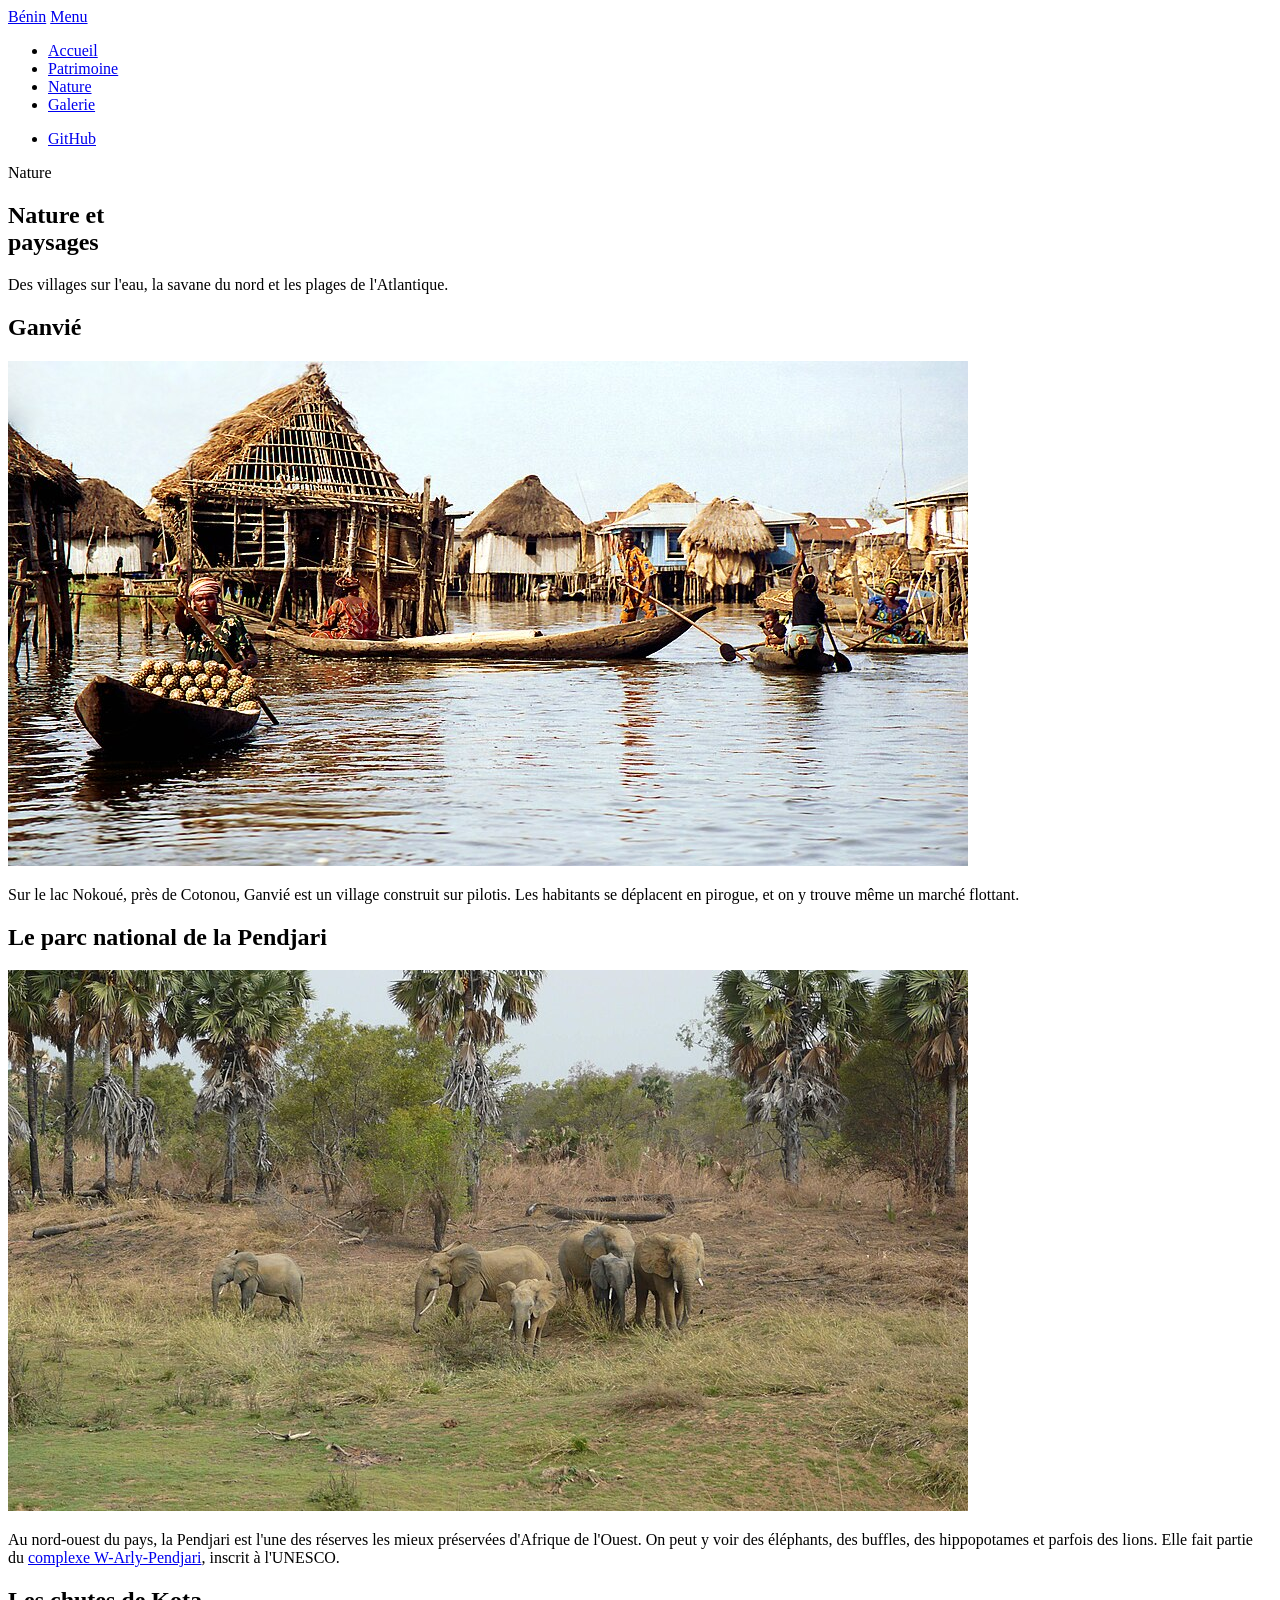
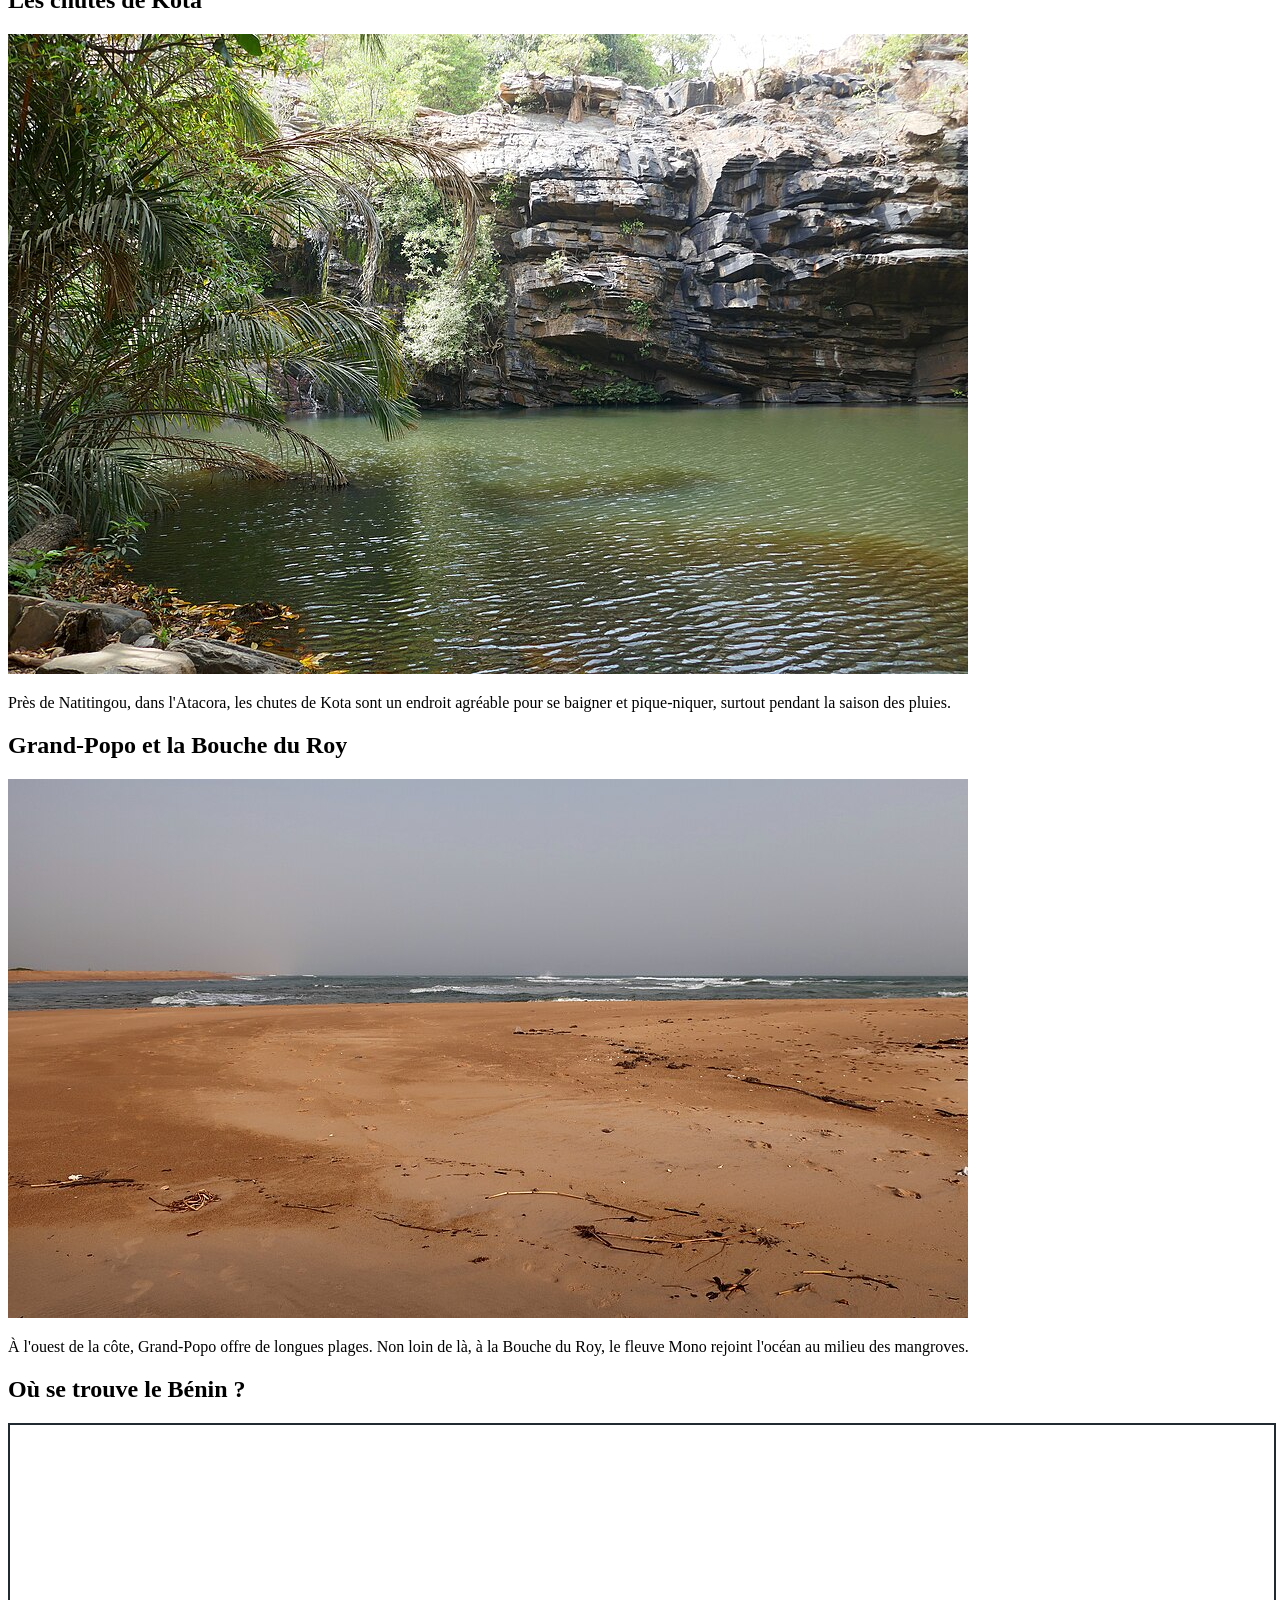
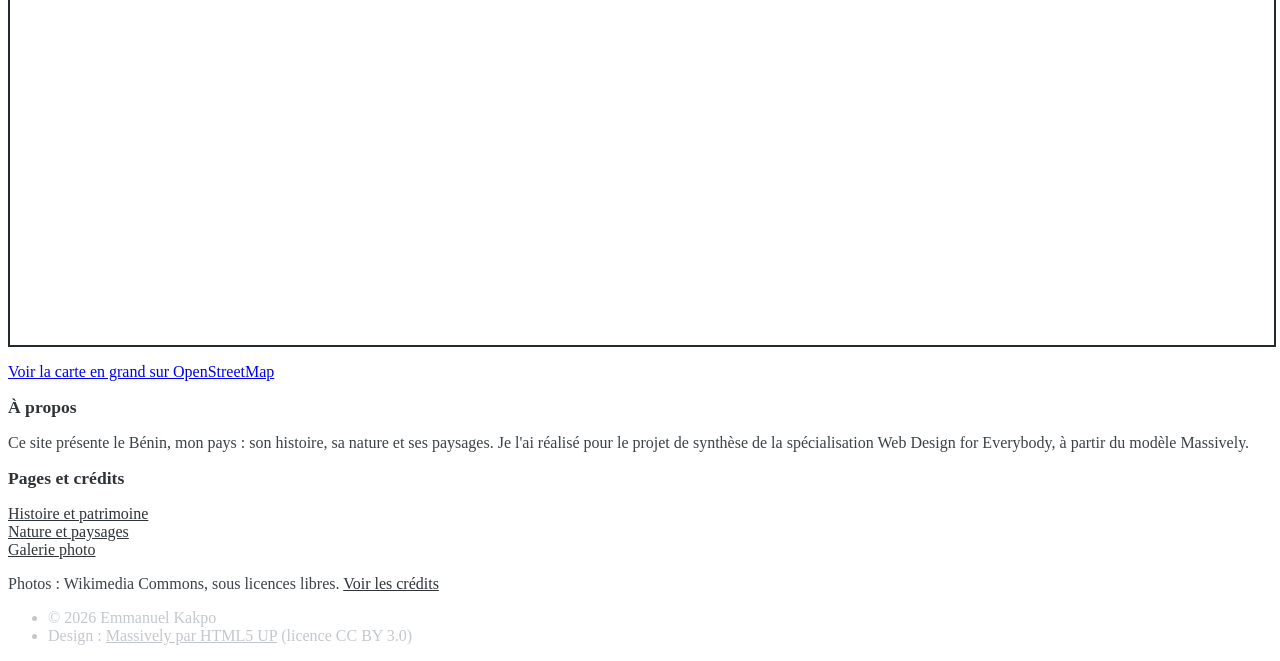
==== nature.html @ d924922f "Adaptation du modèle : contenu sur le Bénin, corrections d'accessibilité et extras" ====
<!DOCTYPE html>
<html lang="fr">

<head>
  <title>Nature et paysages du Bénin</title>
  <meta charset="utf-8">
  <meta name="viewport" content="width=device-width, initial-scale=1">
  <meta name="description" content="Ganvié, la Pendjari, les chutes de Kota, la côte et une carte du Bénin.">
  <link rel="stylesheet" href="assets/css/main.css">
  <link rel="stylesheet" href="assets/css/benin.css">
  <noscript><link rel="stylesheet" href="assets/css/noscript.css"></noscript>
</head>

<body class="is-preload">
  <a href="#main" class="skip">Passer au contenu principal</a>

  <div id="wrapper">
    <header id="header">
      <a href="index.html" class="logo">Bénin</a>
    </header>

    <nav id="nav" aria-label="Menu principal">
      <ul class="links">
        <li><a href="index.html">Accueil</a></li>
        <li><a href="patrimoine.html">Patrimoine</a></li>
        <li class="active"><a href="nature.html" aria-current="page">Nature</a></li>
        <li><a href="galerie.html">Galerie</a></li>
      </ul>
      <ul class="icons">
        <li><a href="https://github.com/ofsafoot/decouvrir-le-benin-modele" class="icon brands fa-github"
            aria-label="Code source sur GitHub"><span class="label">GitHub</span></a></li>
      </ul>
    </nav>

    <main id="main">
      <section class="post">
        <header class="major">
          <span class="date">Nature</span>
          <h1>Nature et<br>
            paysages</h1>
          <p>Des villages sur l'eau, la savane du nord et les plages de l'Atlantique.</p>
        </header>

        <h2 id="ganvie">Ganvié</h2>
        <div class="image main"><img src="images/ganvie.jpg" width="960" height="505"
            alt="Des maisons sur pilotis à Ganvié et des pirogues sur le lac Nokoué"></div>
        <p>Sur le lac Nokoué, près de Cotonou, Ganvié est un village construit sur pilotis. Les habitants se déplacent
          en pirogue, et on y trouve même un marché flottant.</p>

        <h2 id="pendjari">Le parc national de la Pendjari</h2>
        <div class="image main"><img src="images/pendjari.jpg" width="960" height="541"
            alt="Un groupe d'éléphants dans la savane du parc de la Pendjari"></div>
        <p>Au nord-ouest du pays, la Pendjari est l'une des réserves les mieux préservées d'Afrique de l'Ouest. On peut
          y voir des éléphants, des buffles, des hippopotames et parfois des lions. Elle fait partie du
          <a href="https://whc.unesco.org/fr/list/749">complexe W-Arly-Pendjari</a>, inscrit à l'UNESCO.</p>

        <h2 id="kota">Les chutes de Kota</h2>
        <div class="image main"><img src="images/kota.jpg" width="960" height="640"
            alt="Le bassin vert au pied des rochers des chutes de Kota"></div>
        <p>Près de Natitingou, dans l'Atacora, les chutes de Kota sont un endroit agréable pour se baigner et
          pique-niquer, surtout pendant la saison des pluies.</p>

        <h2 id="cote">Grand-Popo et la Bouche du Roy</h2>
        <div class="image main"><img src="images/bouche-du-roy.jpg" width="960" height="539"
            alt="Une plage de sable orangé au bord de l'océan, à la Bouche du Roy"></div>
        <p>À l'ouest de la côte, Grand-Popo offre de longues plages. Non loin de là, à la Bouche du Roy, le fleuve Mono
          rejoint l'océan au milieu des mangroves.</p>

        <h2 id="carte">Où se trouve le Bénin ?</h2>
        <div class="carte">
          <iframe title="Carte du Bénin sur OpenStreetMap" loading="lazy"
            src="https://www.openstreetmap.org/export/embed.html?bbox=0.6%2C6.0%2C4.0%2C12.5&amp;layer=mapnik"></iframe>
        </div>
        <p><a href="https://www.openstreetmap.org/relation/192784">Voir la carte en grand sur OpenStreetMap</a></p>
      </section>
    </main>

    <section id="footer" aria-label="À propos du site">
      <section>
        <h2>À propos</h2>
        <p>Ce site présente le Bénin, mon pays : son histoire, sa nature et ses paysages. Je l'ai réalisé pour le
          projet de synthèse de la spécialisation Web Design for Everybody, à partir du modèle Massively.</p>
      </section>
      <section>
        <h2>Pages et crédits</h2>
        <p><a href="patrimoine.html">Histoire et patrimoine</a><br>
          <a href="nature.html">Nature et paysages</a><br>
          <a href="galerie.html">Galerie photo</a></p>
        <p>Photos : Wikimedia Commons, sous licences libres.
          <a href="galerie.html#credits">Voir les crédits</a></p>
      </section>
    </section>

    <footer id="copyright">
      <ul>
        <li>&copy; 2026 Emmanuel Kakpo</li>
        <li>Design : <a href="https://html5up.net/massively">Massively par HTML5 UP</a> (licence CC BY 3.0)</li>
      </ul>
    </footer>

  </div>

  <script src="assets/js/jquery.min.js"></script>
  <script src="assets/js/jquery.scrollex.min.js"></script>
  <script src="assets/js/jquery.scrolly.min.js"></script>
  <script src="assets/js/browser.min.js"></script>
  <script src="assets/js/breakpoints.min.js"></script>
  <script src="assets/js/util.js"></script>
  <script src="assets/js/main.js"></script>
</body>

</html>
---- assets/css/main.css ----
@import url(fontawesome-all.min.css);
@import url("https://fonts.googleapis.com/css?family=Merriweather:300,700,300italic,700italic|Source+Sans+Pro:900");

/*
	Massively by HTML5 UP
	html5up.net | @ajlkn
	Free for personal and commercial use under the CCA 3.0 license (html5up.net/license)
*/

html, body, div, span, applet, object,
iframe, h1, h2, h3, h4, h5, h6, p, blockquote,
pre, a, abbr, acronym, address, big, cite,
code, del, dfn, em, img, ins, kbd, q, s, samp,
small, strike, strong, sub, sup, tt, var, b,
u, i, center, dl, dt, dd, ol, ul, li, fieldset,
form, label, legend, table, caption, tbody,
tfoot, thead, tr, th, td, article, aside,
canvas, details, embed, figure, figcaption,
footer, header, hgroup, menu, nav, output, ruby,
section, summary, time, mark, audio, video {
	margin: 0;
	padding: 0;
	border: 0;
	font-size: 100%;
	font: inherit;
	vertical-align: baseline;}

article, aside, details, figcaption, figure,
footer, header, hgroup, menu, nav, section {
	display: block;}

body {
	line-height: 1;
}

ol, ul {
	list-style: none;
}

blockquote, q {
	quotes: none;
}

	blockquote:before, blockquote:after, q:before, q:after {
		content: '';
		content: none;
	}

table {
	border-collapse: collapse;
	border-spacing: 0;
}

body {
	-webkit-text-size-adjust: none;
}

mark {
	background-color: transparent;
	color: inherit;
}

input::-moz-focus-inner {
	border: 0;
	padding: 0;
}

input, select, textarea {
	-moz-appearance: none;
	-webkit-appearance: none;
	-ms-appearance: none;
	appearance: none;
}

/* Basic */

	@-ms-viewport {
		width: device-width;
	}

	body {
		-ms-overflow-style: scrollbar;
	}

	@media screen and (max-width: 480px) {

		html, body {
			min-width: 320px;
		}

	}

	html {
		box-sizing: border-box;
	}

	*, *:before, *:after {
		box-sizing: inherit;
	}

	body {
		background-color: #1e252d;
	}

		body.is-preload *, body.is-preload *:before, body.is-preload *:after {
			-moz-animation: none !important;
			-webkit-animation: none !important;
			-ms-animation: none !important;
			animation: none !important;
			-moz-transition: none !important;
			-webkit-transition: none !important;
			-ms-transition: none !important;
			transition: none !important;
		}

/* Type */

	html {
		font-size: 16pt;
	}

		@media screen and (max-width: 1680px) {

			html {
				font-size: 12pt;
			}

		}

		@media screen and (max-width: 1280px) {

			html {
				font-size: 11pt;
			}

		}

		@media screen and (max-width: 360px) {

			html {
				font-size: 10pt;
			}

		}

	body {
		color: #212931;
	}

	body, input, select, textarea {
		font-family: "Merriweather", Georgia, serif;
		font-weight: 300;
		font-size: 1rem;
		line-height: 2.375;
	}

	a {
		-moz-transition: color 0.2s ease-in-out, background-color 0.2s ease-in-out, border-color 0.2s ease-in-out, box-shadow 0.2s ease-in-out;
		-webkit-transition: color 0.2s ease-in-out, background-color 0.2s ease-in-out, border-color 0.2s ease-in-out, box-shadow 0.2s ease-in-out;
		-ms-transition: color 0.2s ease-in-out, background-color 0.2s ease-in-out, border-color 0.2s ease-in-out, box-shadow 0.2s ease-in-out;
		transition: color 0.2s ease-in-out, background-color 0.2s ease-in-out, border-color 0.2s ease-in-out, box-shadow 0.2s ease-in-out;
		border-bottom: dotted 1px;
		text-decoration: none;
	}

		a:hover {
			border-bottom-color: transparent;
		}

	strong, b {
		font-weight: 600;
	}

	em, i {
		font-style: italic;
	}

	p {
		text-align: justify;
		margin: 0 0 2rem 0;
	}

	h1, h2, h3, h4, h5, h6 {
		font-family: "Source Sans Pro", Helvetica, sans-serif;
		font-weight: 900;
		line-height: 1.5;
		letter-spacing: 0.075em;
		text-transform: uppercase;
		margin: 0 0 1rem 0;
	}

		h1 a, h2 a, h3 a, h4 a, h5 a, h6 a {
			border-bottom: 0;
			color: inherit;
			text-decoration: none;
		}

	h1 {
		font-size: 4rem;
		line-height: 1.1;
		margin: 0 0 2rem 0;
	}

	h2 {
		font-size: 1.75rem;
		line-height: 1.3;
		margin: 0 0 1.5rem 0;
	}

	h3 {
		font-size: 1.25rem;
		margin: 0 0 1.5rem 0;
	}

	h4 {
		font-size: 1rem;
	}

	h5 {
		font-size: 0.9rem;
	}

	h6 {
		font-size: 0.8rem;
	}

	sub {
		font-size: 0.8rem;
		position: relative;
		top: 0.5rem;
	}

	sup {
		font-size: 0.8rem;
		position: relative;
		top: -0.5rem;
	}

	blockquote {
		border-left: solid 4px;
		font-style: italic;
		margin: 0 0 2rem 0;
		padding: 0.5rem 0 0.5rem 2rem;
	}

	code {
		border: solid 2px;
		font-family: "Courier New", monospace;
		font-size: 0.9rem;
		margin: 0 0.25rem;
		padding: 0.25rem 0.65rem;
	}

	pre {
		-webkit-overflow-scrolling: touch;
		font-family: "Courier New", monospace;
		font-size: 0.9rem;
		margin: 0 0 2rem 0;
	}

		pre code {
			display: block;
			line-height: 1.75;
			padding: 1rem 1.5rem;
			overflow-x: auto;
		}

	hr {
		border: 0;
		border-bottom: solid 2px;
		margin: 3rem 0;
	}

		hr.major {
			margin: 5rem 0;
		}

	.align-left {
		text-align: left;
	}

	.align-center {
		text-align: center;
	}

	.align-right {
		text-align: right;
	}

	input, select, textarea {
		color: #212931;
	}

	a {
		color: #212931;
		border-bottom-color: rgba(33, 41, 49, 0.5);
	}

		a:hover {
			border-bottom-color: transparent;
			color: #18bfef !important;
		}

	strong, b {
		color: #212931;
	}

	h1, h2, h3, h4, h5, h6 {
		color: #212931;
	}

	blockquote {
		border-left-color: #eeeeee;
	}

	code {
		background: rgba(220, 220, 220, 0.25);
		border-color: #eeeeee;
	}

	hr {
		border-bottom-color: #eeeeee;
	}

/* Row */

	.row {
		display: flex;
		flex-wrap: wrap;
		box-sizing: border-box;
		align-items: stretch;
	}

		.row > * {
			box-sizing: border-box;
		}

		.row.gtr-uniform > * > :last-child {
			margin-bottom: 0;
		}

		.row.aln-left {
			justify-content: flex-start;
		}

		.row.aln-center {
			justify-content: center;
		}

		.row.aln-right {
			justify-content: flex-end;
		}

		.row.aln-top {
			align-items: flex-start;
		}

		.row.aln-middle {
			align-items: center;
		}

		.row.aln-bottom {
			align-items: flex-end;
		}

		.row > .imp {
			order: -1;
		}

		.row > .col-1 {
			width: 8.33333%;
		}

		.row > .off-1 {
			margin-left: 8.33333%;
		}

		.row > .col-2 {
			width: 16.66667%;
		}

		.row > .off-2 {
			margin-left: 16.66667%;
		}

		.row > .col-3 {
			width: 25%;
		}

		.row > .off-3 {
			margin-left: 25%;
		}

		.row > .col-4 {
			width: 33.33333%;
		}

		.row > .off-4 {
			margin-left: 33.33333%;
		}

		.row > .col-5 {
			width: 41.66667%;
		}

		.row > .off-5 {
			margin-left: 41.66667%;
		}

		.row > .col-6 {
			width: 50%;
		}

		.row > .off-6 {
			margin-left: 50%;
		}

		.row > .col-7 {
			width: 58.33333%;
		}

		.row > .off-7 {
			margin-left: 58.33333%;
		}

		.row > .col-8 {
			width: 66.66667%;
		}

		.row > .off-8 {
			margin-left: 66.66667%;
		}

		.row > .col-9 {
			width: 75%;
		}

		.row > .off-9 {
			margin-left: 75%;
		}

		.row > .col-10 {
			width: 83.33333%;
		}

		.row > .off-10 {
			margin-left: 83.33333%;
		}

		.row > .col-11 {
			width: 91.66667%;
		}

		.row > .off-11 {
			margin-left: 91.66667%;
		}

		.row > .col-12 {
			width: 100%;
		}

		.row > .off-12 {
			margin-left: 100%;
		}

		.row.gtr-0 {
			margin-top: 0;
			margin-left: 0rem;
		}

			.row.gtr-0 > * {
				padding: 0 0 0 0rem;
			}

			.row.gtr-0.gtr-uniform {
				margin-top: 0rem;
			}

				.row.gtr-0.gtr-uniform > * {
					padding-top: 0rem;
				}

		.row.gtr-25 {
			margin-top: 0;
			margin-left: -0.375rem;
		}

			.row.gtr-25 > * {
				padding: 0 0 0 0.375rem;
			}

			.row.gtr-25.gtr-uniform {
				margin-top: -0.375rem;
			}

				.row.gtr-25.gtr-uniform > * {
					padding-top: 0.375rem;
				}

		.row.gtr-50 {
			margin-top: 0;
			margin-left: -0.75rem;
		}

			.row.gtr-50 > * {
				padding: 0 0 0 0.75rem;
			}

			.row.gtr-50.gtr-uniform {
				margin-top: -0.75rem;
			}

				.row.gtr-50.gtr-uniform > * {
					padding-top: 0.75rem;
				}

		.row {
			margin-top: 0;
			margin-left: -1.5rem;
		}

			.row > * {
				padding: 0 0 0 1.5rem;
			}

			.row.gtr-uniform {
				margin-top: -1.5rem;
			}

				.row.gtr-uniform > * {
					padding-top: 1.5rem;
				}

		.row.gtr-150 {
			margin-top: 0;
			margin-left: -2.25rem;
		}

			.row.gtr-150 > * {
				padding: 0 0 0 2.25rem;
			}

			.row.gtr-150.gtr-uniform {
				margin-top: -2.25rem;
			}

				.row.gtr-150.gtr-uniform > * {
					padding-top: 2.25rem;
				}

		.row.gtr-200 {
			margin-top: 0;
			margin-left: -3rem;
		}

			.row.gtr-200 > * {
				padding: 0 0 0 3rem;
			}

			.row.gtr-200.gtr-uniform {
				margin-top: -3rem;
			}

				.row.gtr-200.gtr-uniform > * {
					padding-top: 3rem;
				}

		@media screen and (max-width: 1680px) {

			.row {
				display: flex;
				flex-wrap: wrap;
				box-sizing: border-box;
				align-items: stretch;
			}

				.row > * {
					box-sizing: border-box;
				}

				.row.gtr-uniform > * > :last-child {
					margin-bottom: 0;
				}

				.row.aln-left {
					justify-content: flex-start;
				}

				.row.aln-center {
					justify-content: center;
				}

				.row.aln-right {
					justify-content: flex-end;
				}

				.row.aln-top {
					align-items: flex-start;
				}

				.row.aln-middle {
					align-items: center;
				}

				.row.aln-bottom {
					align-items: flex-end;
				}

				.row > .imp-xlarge {
					order: -1;
				}

				.row > .col-1-xlarge {
					width: 8.33333%;
				}

				.row > .off-1-xlarge {
					margin-left: 8.33333%;
				}

				.row > .col-2-xlarge {
					width: 16.66667%;
				}

				.row > .off-2-xlarge {
					margin-left: 16.66667%;
				}

				.row > .col-3-xlarge {
					width: 25%;
				}

				.row > .off-3-xlarge {
					margin-left: 25%;
				}

				.row > .col-4-xlarge {
					width: 33.33333%;
				}

				.row > .off-4-xlarge {
					margin-left: 33.33333%;
				}

				.row > .col-5-xlarge {
					width: 41.66667%;
				}

				.row > .off-5-xlarge {
					margin-left: 41.66667%;
				}

				.row > .col-6-xlarge {
					width: 50%;
				}

				.row > .off-6-xlarge {
					margin-left: 50%;
				}

				.row > .col-7-xlarge {
					width: 58.33333%;
				}

				.row > .off-7-xlarge {
					margin-left: 58.33333%;
				}

				.row > .col-8-xlarge {
					width: 66.66667%;
				}

				.row > .off-8-xlarge {
					margin-left: 66.66667%;
				}

				.row > .col-9-xlarge {
					width: 75%;
				}

				.row > .off-9-xlarge {
					margin-left: 75%;
				}

				.row > .col-10-xlarge {
					width: 83.33333%;
				}

				.row > .off-10-xlarge {
					margin-left: 83.33333%;
				}

				.row > .col-11-xlarge {
					width: 91.66667%;
				}

				.row > .off-11-xlarge {
					margin-left: 91.66667%;
				}

				.row > .col-12-xlarge {
					width: 100%;
				}

				.row > .off-12-xlarge {
					margin-left: 100%;
				}

				.row.gtr-0 {
					margin-top: 0;
					margin-left: 0rem;
				}

					.row.gtr-0 > * {
						padding: 0 0 0 0rem;
					}

					.row.gtr-0.gtr-uniform {
						margin-top: 0rem;
					}

						.row.gtr-0.gtr-uniform > * {
							padding-top: 0rem;
						}

				.row.gtr-25 {
					margin-top: 0;
					margin-left: -0.375rem;
				}

					.row.gtr-25 > * {
						padding: 0 0 0 0.375rem;
					}

					.row.gtr-25.gtr-uniform {
						margin-top: -0.375rem;
					}

						.row.gtr-25.gtr-uniform > * {
							padding-top: 0.375rem;
						}

				.row.gtr-50 {
					margin-top: 0;
					margin-left: -0.75rem;
				}

					.row.gtr-50 > * {
						padding: 0 0 0 0.75rem;
					}

					.row.gtr-50.gtr-uniform {
						margin-top: -0.75rem;
					}

						.row.gtr-50.gtr-uniform > * {
							padding-top: 0.75rem;
						}

				.row {
					margin-top: 0;
					margin-left: -1.5rem;
				}

					.row > * {
						padding: 0 0 0 1.5rem;
					}

					.row.gtr-uniform {
						margin-top: -1.5rem;
					}

						.row.gtr-uniform > * {
							padding-top: 1.5rem;
						}

				.row.gtr-150 {
					margin-top: 0;
					margin-left: -2.25rem;
				}

					.row.gtr-150 > * {
						padding: 0 0 0 2.25rem;
					}

					.row.gtr-150.gtr-uniform {
						margin-top: -2.25rem;
					}

						.row.gtr-150.gtr-uniform > * {
							padding-top: 2.25rem;
						}

				.row.gtr-200 {
					margin-top: 0;
					margin-left: -3rem;
				}

					.row.gtr-200 > * {
						padding: 0 0 0 3rem;
					}

					.row.gtr-200.gtr-uniform {
						margin-top: -3rem;
					}

						.row.gtr-200.gtr-uniform > * {
							padding-top: 3rem;
						}

		}

		@media screen and (max-width: 1280px) {

			.row {
				display: flex;
				flex-wrap: wrap;
				box-sizing: border-box;
				align-items: stretch;
			}

				.row > * {
					box-sizing: border-box;
				}

				.row.gtr-uniform > * > :last-child {
					margin-bottom: 0;
				}

				.row.aln-left {
					justify-content: flex-start;
				}

				.row.aln-center {
					justify-content: center;
				}

				.row.aln-right {
					justify-content: flex-end;
				}

				.row.aln-top {
					align-items: flex-start;
				}

				.row.aln-middle {
					align-items: center;
				}

				.row.aln-bottom {
					align-items: flex-end;
				}

				.row > .imp-large {
					order: -1;
				}

				.row > .col-1-large {
					width: 8.33333%;
				}

				.row > .off-1-large {
					margin-left: 8.33333%;
				}

				.row > .col-2-large {
					width: 16.66667%;
				}

				.row > .off-2-large {
					margin-left: 16.66667%;
				}

				.row > .col-3-large {
					width: 25%;
				}

				.row > .off-3-large {
					margin-left: 25%;
				}

				.row > .col-4-large {
					width: 33.33333%;
				}

				.row > .off-4-large {
					margin-left: 33.33333%;
				}

				.row > .col-5-large {
					width: 41.66667%;
				}

				.row > .off-5-large {
					margin-left: 41.66667%;
				}

				.row > .col-6-large {
					width: 50%;
				}

				.row > .off-6-large {
					margin-left: 50%;
				}

				.row > .col-7-large {
					width: 58.33333%;
				}

				.row > .off-7-large {
					margin-left: 58.33333%;
				}

				.row > .col-8-large {
					width: 66.66667%;
				}

				.row > .off-8-large {
					margin-left: 66.66667%;
				}

				.row > .col-9-large {
					width: 75%;
				}

				.row > .off-9-large {
					margin-left: 75%;
				}

				.row > .col-10-large {
					width: 83.33333%;
				}

				.row > .off-10-large {
					margin-left: 83.33333%;
				}

				.row > .col-11-large {
					width: 91.66667%;
				}

				.row > .off-11-large {
					margin-left: 91.66667%;
				}

				.row > .col-12-large {
					width: 100%;
				}

				.row > .off-12-large {
					margin-left: 100%;
				}

				.row.gtr-0 {
					margin-top: 0;
					margin-left: 0rem;
				}

					.row.gtr-0 > * {
						padding: 0 0 0 0rem;
					}

					.row.gtr-0.gtr-uniform {
						margin-top: 0rem;
					}

						.row.gtr-0.gtr-uniform > * {
							padding-top: 0rem;
						}

				.row.gtr-25 {
					margin-top: 0;
					margin-left: -0.375rem;
				}

					.row.gtr-25 > * {
						padding: 0 0 0 0.375rem;
					}

					.row.gtr-25.gtr-uniform {
						margin-top: -0.375rem;
					}

						.row.gtr-25.gtr-uniform > * {
							padding-top: 0.375rem;
						}

				.row.gtr-50 {
					margin-top: 0;
					margin-left: -0.75rem;
				}

					.row.gtr-50 > * {
						padding: 0 0 0 0.75rem;
					}

					.row.gtr-50.gtr-uniform {
						margin-top: -0.75rem;
					}

						.row.gtr-50.gtr-uniform > * {
							padding-top: 0.75rem;
						}

				.row {
					margin-top: 0;
					margin-left: -1.5rem;
				}

					.row > * {
						padding: 0 0 0 1.5rem;
					}

					.row.gtr-uniform {
						margin-top: -1.5rem;
					}

						.row.gtr-uniform > * {
							padding-top: 1.5rem;
						}

				.row.gtr-150 {
					margin-top: 0;
					margin-left: -2.25rem;
				}

					.row.gtr-150 > * {
						padding: 0 0 0 2.25rem;
					}

					.row.gtr-150.gtr-uniform {
						margin-top: -2.25rem;
					}

						.row.gtr-150.gtr-uniform > * {
							padding-top: 2.25rem;
						}

				.row.gtr-200 {
					margin-top: 0;
					margin-left: -3rem;
				}

					.row.gtr-200 > * {
						padding: 0 0 0 3rem;
					}

					.row.gtr-200.gtr-uniform {
						margin-top: -3rem;
					}

						.row.gtr-200.gtr-uniform > * {
							padding-top: 3rem;
						}

		}

		@media screen and (max-width: 980px) {

			.row {
				display: flex;
				flex-wrap: wrap;
				box-sizing: border-box;
				align-items: stretch;
			}

				.row > * {
					box-sizing: border-box;
				}

				.row.gtr-uniform > * > :last-child {
					margin-bottom: 0;
				}

				.row.aln-left {
					justify-content: flex-start;
				}

				.row.aln-center {
					justify-content: center;
				}

				.row.aln-right {
					justify-content: flex-end;
				}

				.row.aln-top {
					align-items: flex-start;
				}

				.row.aln-middle {
					align-items: center;
				}

				.row.aln-bottom {
					align-items: flex-end;
				}

				.row > .imp-medium {
					order: -1;
				}

				.row > .col-1-medium {
					width: 8.33333%;
				}

				.row > .off-1-medium {
					margin-left: 8.33333%;
				}

				.row > .col-2-medium {
					width: 16.66667%;
				}

				.row > .off-2-medium {
					margin-left: 16.66667%;
				}

				.row > .col-3-medium {
					width: 25%;
				}

				.row > .off-3-medium {
					margin-left: 25%;
				}

				.row > .col-4-medium {
					width: 33.33333%;
				}

				.row > .off-4-medium {
					margin-left: 33.33333%;
				}

				.row > .col-5-medium {
					width: 41.66667%;
				}

				.row > .off-5-medium {
					margin-left: 41.66667%;
				}

				.row > .col-6-medium {
					width: 50%;
				}

				.row > .off-6-medium {
					margin-left: 50%;
				}

				.row > .col-7-medium {
					width: 58.33333%;
				}

				.row > .off-7-medium {
					margin-left: 58.33333%;
				}

				.row > .col-8-medium {
					width: 66.66667%;
				}

				.row > .off-8-medium {
					margin-left: 66.66667%;
				}

				.row > .col-9-medium {
					width: 75%;
				}

				.row > .off-9-medium {
					margin-left: 75%;
				}

				.row > .col-10-medium {
					width: 83.33333%;
				}

				.row > .off-10-medium {
					margin-left: 83.33333%;
				}

				.row > .col-11-medium {
					width: 91.66667%;
				}

				.row > .off-11-medium {
					margin-left: 91.66667%;
				}

				.row > .col-12-medium {
					width: 100%;
				}

				.row > .off-12-medium {
					margin-left: 100%;
				}

				.row.gtr-0 {
					margin-top: 0;
					margin-left: 0rem;
				}

					.row.gtr-0 > * {
						padding: 0 0 0 0rem;
					}

					.row.gtr-0.gtr-uniform {
						margin-top: 0rem;
					}

						.row.gtr-0.gtr-uniform > * {
							padding-top: 0rem;
						}

				.row.gtr-25 {
					margin-top: 0;
					margin-left: -0.375rem;
				}

					.row.gtr-25 > * {
						padding: 0 0 0 0.375rem;
					}

					.row.gtr-25.gtr-uniform {
						margin-top: -0.375rem;
					}

						.row.gtr-25.gtr-uniform > * {
							padding-top: 0.375rem;
						}

				.row.gtr-50 {
					margin-top: 0;
					margin-left: -0.75rem;
				}

					.row.gtr-50 > * {
						padding: 0 0 0 0.75rem;
					}

					.row.gtr-50.gtr-uniform {
						margin-top: -0.75rem;
					}

						.row.gtr-50.gtr-uniform > * {
							padding-top: 0.75rem;
						}

				.row {
					margin-top: 0;
					margin-left: -1.5rem;
				}

					.row > * {
						padding: 0 0 0 1.5rem;
					}

					.row.gtr-uniform {
						margin-top: -1.5rem;
					}

						.row.gtr-uniform > * {
							padding-top: 1.5rem;
						}

				.row.gtr-150 {
					margin-top: 0;
					margin-left: -2.25rem;
				}

					.row.gtr-150 > * {
						padding: 0 0 0 2.25rem;
					}

					.row.gtr-150.gtr-uniform {
						margin-top: -2.25rem;
					}

						.row.gtr-150.gtr-uniform > * {
							padding-top: 2.25rem;
						}

				.row.gtr-200 {
					margin-top: 0;
					margin-left: -3rem;
				}

					.row.gtr-200 > * {
						padding: 0 0 0 3rem;
					}

					.row.gtr-200.gtr-uniform {
						margin-top: -3rem;
					}

						.row.gtr-200.gtr-uniform > * {
							padding-top: 3rem;
						}

		}

		@media screen and (max-width: 736px) {

			.row {
				display: flex;
				flex-wrap: wrap;
				box-sizing: border-box;
				align-items: stretch;
			}

				.row > * {
					box-sizing: border-box;
				}

				.row.gtr-uniform > * > :last-child {
					margin-bottom: 0;
				}

				.row.aln-left {
					justify-content: flex-start;
				}

				.row.aln-center {
					justify-content: center;
				}

				.row.aln-right {
					justify-content: flex-end;
				}

				.row.aln-top {
					align-items: flex-start;
				}

				.row.aln-middle {
					align-items: center;
				}

				.row.aln-bottom {
					align-items: flex-end;
				}

				.row > .imp-small {
					order: -1;
				}

				.row > .col-1-small {
					width: 8.33333%;
				}

				.row > .off-1-small {
					margin-left: 8.33333%;
				}

				.row > .col-2-small {
					width: 16.66667%;
				}

				.row > .off-2-small {
					margin-left: 16.66667%;
				}

				.row > .col-3-small {
					width: 25%;
				}

				.row > .off-3-small {
					margin-left: 25%;
				}

				.row > .col-4-small {
					width: 33.33333%;
				}

				.row > .off-4-small {
					margin-left: 33.33333%;
				}

				.row > .col-5-small {
					width: 41.66667%;
				}

				.row > .off-5-small {
					margin-left: 41.66667%;
				}

				.row > .col-6-small {
					width: 50%;
				}

				.row > .off-6-small {
					margin-left: 50%;
				}

				.row > .col-7-small {
					width: 58.33333%;
				}

				.row > .off-7-small {
					margin-left: 58.33333%;
				}

				.row > .col-8-small {
					width: 66.66667%;
				}

				.row > .off-8-small {
					margin-left: 66.66667%;
				}

				.row > .col-9-small {
					width: 75%;
				}

				.row > .off-9-small {
					margin-left: 75%;
				}

				.row > .col-10-small {
					width: 83.33333%;
				}

				.row > .off-10-small {
					margin-left: 83.33333%;
				}

				.row > .col-11-small {
					width: 91.66667%;
				}

				.row > .off-11-small {
					margin-left: 91.66667%;
				}

				.row > .col-12-small {
					width: 100%;
				}

				.row > .off-12-small {
					margin-left: 100%;
				}

				.row.gtr-0 {
					margin-top: 0;
					margin-left: 0rem;
				}

					.row.gtr-0 > * {
						padding: 0 0 0 0rem;
					}

					.row.gtr-0.gtr-uniform {
						margin-top: 0rem;
					}

						.row.gtr-0.gtr-uniform > * {
							padding-top: 0rem;
						}

				.row.gtr-25 {
					margin-top: 0;
					margin-left: -0.375rem;
				}

					.row.gtr-25 > * {
						padding: 0 0 0 0.375rem;
					}

					.row.gtr-25.gtr-uniform {
						margin-top: -0.375rem;
					}

						.row.gtr-25.gtr-uniform > * {
							padding-top: 0.375rem;
						}

				.row.gtr-50 {
					margin-top: 0;
					margin-left: -0.75rem;
				}

					.row.gtr-50 > * {
						padding: 0 0 0 0.75rem;
					}

					.row.gtr-50.gtr-uniform {
						margin-top: -0.75rem;
					}

						.row.gtr-50.gtr-uniform > * {
							padding-top: 0.75rem;
						}

				.row {
					margin-top: 0;
					margin-left: -1.5rem;
				}

					.row > * {
						padding: 0 0 0 1.5rem;
					}

					.row.gtr-uniform {
						margin-top: -1.5rem;
					}

						.row.gtr-uniform > * {
							padding-top: 1.5rem;
						}

				.row.gtr-150 {
					margin-top: 0;
					margin-left: -2.25rem;
				}

					.row.gtr-150 > * {
						padding: 0 0 0 2.25rem;
					}

					.row.gtr-150.gtr-uniform {
						margin-top: -2.25rem;
					}

						.row.gtr-150.gtr-uniform > * {
							padding-top: 2.25rem;
						}

				.row.gtr-200 {
					margin-top: 0;
					margin-left: -3rem;
				}

					.row.gtr-200 > * {
						padding: 0 0 0 3rem;
					}

					.row.gtr-200.gtr-uniform {
						margin-top: -3rem;
					}

						.row.gtr-200.gtr-uniform > * {
							padding-top: 3rem;
						}

		}

		@media screen and (max-width: 480px) {

			.row {
				display: flex;
				flex-wrap: wrap;
				box-sizing: border-box;
				align-items: stretch;
			}

				.row > * {
					box-sizing: border-box;
				}

				.row.gtr-uniform > * > :last-child {
					margin-bottom: 0;
				}

				.row.aln-left {
					justify-content: flex-start;
				}

				.row.aln-center {
					justify-content: center;
				}

				.row.aln-right {
					justify-content: flex-end;
				}

				.row.aln-top {
					align-items: flex-start;
				}

				.row.aln-middle {
					align-items: center;
				}

				.row.aln-bottom {
					align-items: flex-end;
				}

				.row > .imp-xsmall {
					order: -1;
				}

				.row > .col-1-xsmall {
					width: 8.33333%;
				}

				.row > .off-1-xsmall {
					margin-left: 8.33333%;
				}

				.row > .col-2-xsmall {
					width: 16.66667%;
				}

				.row > .off-2-xsmall {
					margin-left: 16.66667%;
				}

				.row > .col-3-xsmall {
					width: 25%;
				}

				.row > .off-3-xsmall {
					margin-left: 25%;
				}

				.row > .col-4-xsmall {
					width: 33.33333%;
				}

				.row > .off-4-xsmall {
					margin-left: 33.33333%;
				}

				.row > .col-5-xsmall {
					width: 41.66667%;
				}

				.row > .off-5-xsmall {
					margin-left: 41.66667%;
				}

				.row > .col-6-xsmall {
					width: 50%;
				}

				.row > .off-6-xsmall {
					margin-left: 50%;
				}

				.row > .col-7-xsmall {
					width: 58.33333%;
				}

				.row > .off-7-xsmall {
					margin-left: 58.33333%;
				}

				.row > .col-8-xsmall {
					width: 66.66667%;
				}

				.row > .off-8-xsmall {
					margin-left: 66.66667%;
				}

				.row > .col-9-xsmall {
					width: 75%;
				}

				.row > .off-9-xsmall {
					margin-left: 75%;
				}

				.row > .col-10-xsmall {
					width: 83.33333%;
				}

				.row > .off-10-xsmall {
					margin-left: 83.33333%;
				}

				.row > .col-11-xsmall {
					width: 91.66667%;
				}

				.row > .off-11-xsmall {
					margin-left: 91.66667%;
				}

				.row > .col-12-xsmall {
					width: 100%;
				}

				.row > .off-12-xsmall {
					margin-left: 100%;
				}

				.row.gtr-0 {
					margin-top: 0;
					margin-left: 0rem;
				}

					.row.gtr-0 > * {
						padding: 0 0 0 0rem;
					}

					.row.gtr-0.gtr-uniform {
						margin-top: 0rem;
					}

						.row.gtr-0.gtr-uniform > * {
							padding-top: 0rem;
						}

				.row.gtr-25 {
					margin-top: 0;
					margin-left: -0.375rem;
				}

					.row.gtr-25 > * {
						padding: 0 0 0 0.375rem;
					}

					.row.gtr-25.gtr-uniform {
						margin-top: -0.375rem;
					}

						.row.gtr-25.gtr-uniform > * {
							padding-top: 0.375rem;
						}

				.row.gtr-50 {
					margin-top: 0;
					margin-left: -0.75rem;
				}

					.row.gtr-50 > * {
						padding: 0 0 0 0.75rem;
					}

					.row.gtr-50.gtr-uniform {
						margin-top: -0.75rem;
					}

						.row.gtr-50.gtr-uniform > * {
							padding-top: 0.75rem;
						}

				.row {
					margin-top: 0;
					margin-left: -1.5rem;
				}

					.row > * {
						padding: 0 0 0 1.5rem;
					}

					.row.gtr-uniform {
						margin-top: -1.5rem;
					}

						.row.gtr-uniform > * {
							padding-top: 1.5rem;
						}

				.row.gtr-150 {
					margin-top: 0;
					margin-left: -2.25rem;
				}

					.row.gtr-150 > * {
						padding: 0 0 0 2.25rem;
					}

					.row.gtr-150.gtr-uniform {
						margin-top: -2.25rem;
					}

						.row.gtr-150.gtr-uniform > * {
							padding-top: 2.25rem;
						}

				.row.gtr-200 {
					margin-top: 0;
					margin-left: -3rem;
				}

					.row.gtr-200 > * {
						padding: 0 0 0 3rem;
					}

					.row.gtr-200.gtr-uniform {
						margin-top: -3rem;
					}

						.row.gtr-200.gtr-uniform > * {
							padding-top: 3rem;
						}

		}

		@media screen and (max-width: 360px) {

			.row {
				display: flex;
				flex-wrap: wrap;
				box-sizing: border-box;
				align-items: stretch;
			}

				.row > * {
					box-sizing: border-box;
				}

				.row.gtr-uniform > * > :last-child {
					margin-bottom: 0;
				}

				.row.aln-left {
					justify-content: flex-start;
				}

				.row.aln-center {
					justify-content: center;
				}

				.row.aln-right {
					justify-content: flex-end;
				}

				.row.aln-top {
					align-items: flex-start;
				}

				.row.aln-middle {
					align-items: center;
				}

				.row.aln-bottom {
					align-items: flex-end;
				}

				.row > .imp-xxsmall {
					order: -1;
				}

				.row > .col-1-xxsmall {
					width: 8.33333%;
				}

				.row > .off-1-xxsmall {
					margin-left: 8.33333%;
				}

				.row > .col-2-xxsmall {
					width: 16.66667%;
				}

				.row > .off-2-xxsmall {
					margin-left: 16.66667%;
				}

				.row > .col-3-xxsmall {
					width: 25%;
				}

				.row > .off-3-xxsmall {
					margin-left: 25%;
				}

				.row > .col-4-xxsmall {
					width: 33.33333%;
				}

				.row > .off-4-xxsmall {
					margin-left: 33.33333%;
				}

				.row > .col-5-xxsmall {
					width: 41.66667%;
				}

				.row > .off-5-xxsmall {
					margin-left: 41.66667%;
				}

				.row > .col-6-xxsmall {
					width: 50%;
				}

				.row > .off-6-xxsmall {
					margin-left: 50%;
				}

				.row > .col-7-xxsmall {
					width: 58.33333%;
				}

				.row > .off-7-xxsmall {
					margin-left: 58.33333%;
				}

				.row > .col-8-xxsmall {
					width: 66.66667%;
				}

				.row > .off-8-xxsmall {
					margin-left: 66.66667%;
				}

				.row > .col-9-xxsmall {
					width: 75%;
				}

				.row > .off-9-xxsmall {
					margin-left: 75%;
				}

				.row > .col-10-xxsmall {
					width: 83.33333%;
				}

				.row > .off-10-xxsmall {
					margin-left: 83.33333%;
				}

				.row > .col-11-xxsmall {
					width: 91.66667%;
				}

				.row > .off-11-xxsmall {
					margin-left: 91.66667%;
				}

				.row > .col-12-xxsmall {
					width: 100%;
				}

				.row > .off-12-xxsmall {
					margin-left: 100%;
				}

				.row.gtr-0 {
					margin-top: 0;
					margin-left: 0rem;
				}

					.row.gtr-0 > * {
						padding: 0 0 0 0rem;
					}

					.row.gtr-0.gtr-uniform {
						margin-top: 0rem;
					}

						.row.gtr-0.gtr-uniform > * {
							padding-top: 0rem;
						}

				.row.gtr-25 {
					margin-top: 0;
					margin-left: -0.375rem;
				}

					.row.gtr-25 > * {
						padding: 0 0 0 0.375rem;
					}

					.row.gtr-25.gtr-uniform {
						margin-top: -0.375rem;
					}

						.row.gtr-25.gtr-uniform > * {
							padding-top: 0.375rem;
						}

				.row.gtr-50 {
					margin-top: 0;
					margin-left: -0.75rem;
				}

					.row.gtr-50 > * {
						padding: 0 0 0 0.75rem;
					}

					.row.gtr-50.gtr-uniform {
						margin-top: -0.75rem;
					}

						.row.gtr-50.gtr-uniform > * {
							padding-top: 0.75rem;
						}

				.row {
					margin-top: 0;
					margin-left: -1.5rem;
				}

					.row > * {
						padding: 0 0 0 1.5rem;
					}

					.row.gtr-uniform {
						margin-top: -1.5rem;
					}

						.row.gtr-uniform > * {
							padding-top: 1.5rem;
						}

				.row.gtr-150 {
					margin-top: 0;
					margin-left: -2.25rem;
				}

					.row.gtr-150 > * {
						padding: 0 0 0 2.25rem;
					}

					.row.gtr-150.gtr-uniform {
						margin-top: -2.25rem;
					}

						.row.gtr-150.gtr-uniform > * {
							padding-top: 2.25rem;
						}

				.row.gtr-200 {
					margin-top: 0;
					margin-left: -3rem;
				}

					.row.gtr-200 > * {
						padding: 0 0 0 3rem;
					}

					.row.gtr-200.gtr-uniform {
						margin-top: -3rem;
					}

						.row.gtr-200.gtr-uniform > * {
							padding-top: 3rem;
						}

		}

/* Box */

	.box {
		border: solid 2px;
		margin-bottom: 2rem;
		padding: 1.5rem;
	}

		.box > :last-child,
		.box > :last-child > :last-child,
		.box > :last-child > :last-child > :last-child {
			margin-bottom: 0;
		}

		.box.alt {
			border: 0;
			border-radius: 0;
			padding: 0;
		}

	.box {
		border-color: #eeeeee;
	}

/* Button */

	input[type="submit"],
	input[type="reset"],
	input[type="button"],
	button,
	.button {
		-moz-appearance: none;
		-webkit-appearance: none;
		-ms-appearance: none;
		appearance: none;
		-moz-transition: background-color 0.2s ease-in-out, box-shadow 0.2s ease-in-out, color 0.2s ease-in-out;
		-webkit-transition: background-color 0.2s ease-in-out, box-shadow 0.2s ease-in-out, color 0.2s ease-in-out;
		-ms-transition: background-color 0.2s ease-in-out, box-shadow 0.2s ease-in-out, color 0.2s ease-in-out;
		transition: background-color 0.2s ease-in-out, box-shadow 0.2s ease-in-out, color 0.2s ease-in-out;
		border: 0;
		border-radius: 0;
		cursor: pointer;
		display: inline-block;
		font-family: "Source Sans Pro", Helvetica, sans-serif;
		font-size: 0.8rem;
		font-weight: 900;
		letter-spacing: 0.075em;
		height: 3rem;
		line-height: 3rem;
		padding: 0 2rem;
		text-align: center;
		text-decoration: none;
		text-transform: uppercase;
		white-space: nowrap;
	}

		input[type="submit"].icon:before,
		input[type="reset"].icon:before,
		input[type="button"].icon:before,
		button.icon:before,
		.button.icon:before {
			margin-right: 0.5rem;
		}

		input[type="submit"].icon.solo,
		input[type="reset"].icon.solo,
		input[type="button"].icon.solo,
		button.icon.solo,
		.button.icon.solo {
			position: relative;
			width: 4rem;
			height: 4rem;
			line-height: 4rem;
			border-radius: 4rem;
			text-indent: 4rem;
			overflow: hidden;
			padding: 0;
			white-space: nowrap;
		}

			input[type="submit"].icon.solo:before,
			input[type="reset"].icon.solo:before,
			input[type="button"].icon.solo:before,
			button.icon.solo:before,
			.button.icon.solo:before {
				position: absolute;
				display: block;
				top: 0;
				left: 0;
				width: inherit;
				height: inherit;
				line-height: inherit;
				font-size: 1.25rem;
				margin-right: 0;
				text-align: center;
				text-indent: 0;
			}

		input[type="submit"].fit,
		input[type="reset"].fit,
		input[type="button"].fit,
		button.fit,
		.button.fit {
			width: 100%;
		}

		input[type="submit"].small,
		input[type="reset"].small,
		input[type="button"].small,
		button.small,
		.button.small {
			font-size: 0.7rem;
			height: 2.5rem;
			line-height: 2.5rem;
			padding: 0 1.5rem;
		}

		input[type="submit"].large,
		input[type="reset"].large,
		input[type="button"].large,
		button.large,
		.button.large {
			font-size: 0.9rem;
			height: 3.5rem;
			line-height: 3.5rem;
			padding: 0 2.75rem;
		}

		@media screen and (max-width: 980px) {

			input[type="submit"],
			input[type="reset"],
			input[type="button"],
			button,
			.button {
				font-size: 0.9rem;
				height: 3.25rem;
				line-height: 3.25rem;
			}

				input[type="submit"].large,
				input[type="reset"].large,
				input[type="button"].large,
				button.large,
				.button.large {
					font-size: 1rem;
					height: 3.75rem;
					line-height: 3.75rem;
				}

		}

		input[type="submit"].disabled, input[type="submit"]:disabled,
		input[type="reset"].disabled,
		input[type="reset"]:disabled,
		input[type="button"].disabled,
		input[type="button"]:disabled,
		button.disabled,
		button:disabled,
		.button.disabled,
		.button:disabled {
			pointer-events: none;
			opacity: 0.25;
		}

	input[type="submit"],
	input[type="reset"],
	input[type="button"],
	button,
	.button {
		background-color: transparent;
		box-shadow: inset 0 0 0 2px #212931;
		color: #212931 !important;
	}

		input[type="submit"]:hover,
		input[type="reset"]:hover,
		input[type="button"]:hover,
		button:hover,
		.button:hover {
			box-shadow: inset 0 0 0 2px #18bfef;
			color: #18bfef !important;
		}

		input[type="submit"].primary,
		input[type="reset"].primary,
		input[type="button"].primary,
		button.primary,
		.button.primary {
			background-color: #212931;
			box-shadow: none;
			color: #ffffff !important;
		}

			input[type="submit"].primary:hover,
			input[type="reset"].primary:hover,
			input[type="button"].primary:hover,
			button.primary:hover,
			.button.primary:hover {
				background-color: #18bfef;
			}

/* Form */

	form {
		margin: 0 0 2rem 0;
	}

		form > :last-child {
			margin-bottom: 0;
		}

		form > .fields {
			display: -moz-flex;
			display: -webkit-flex;
			display: -ms-flex;
			display: flex;
			-moz-flex-wrap: wrap;
			-webkit-flex-wrap: wrap;
			-ms-flex-wrap: wrap;
			flex-wrap: wrap;
			width: calc(100% + 3rem);
			margin: -1.5rem 0 2rem -1.5rem;
		}

			form > .fields > .field {
				-moz-flex-grow: 0;
				-webkit-flex-grow: 0;
				-ms-flex-grow: 0;
				flex-grow: 0;
				-moz-flex-shrink: 0;
				-webkit-flex-shrink: 0;
				-ms-flex-shrink: 0;
				flex-shrink: 0;
				padding: 1.5rem 0 0 1.5rem;
				width: calc(100% - 1.5rem);
			}

				form > .fields > .field.half {
					width: calc(50% - 0.75rem);
				}

				form > .fields > .field.third {
					width: calc(100%/3 - 0.5rem);
				}

				form > .fields > .field.quarter {
					width: calc(25% - 0.375rem);
				}

		@media screen and (max-width: 480px) {

			form > .fields {
				width: calc(100% + 3rem);
				margin: -1.5rem 0 2rem -1.5rem;
			}

				form > .fields > .field {
					padding: 1.5rem 0 0 1.5rem;
					width: calc(100% - 1.5rem);
				}

					form > .fields > .field.half {
						width: calc(100% - 1.5rem);
					}

					form > .fields > .field.third {
						width: calc(100% - 1.5rem);
					}

					form > .fields > .field.quarter {
						width: calc(100% - 1.5rem);
					}

		}

	label {
		display: block;
		font-family: "Source Sans Pro", Helvetica, sans-serif;
		font-weight: 900;
		line-height: 1.5;
		letter-spacing: 0.075em;
		font-size: 0.8rem;
		text-transform: uppercase;
		margin: 0 0 0.75rem 0;
	}

		@media screen and (max-width: 980px) {

			label {
				font-size: 0.9rem;
			}

		}

	input[type="text"],
	input[type="password"],
	input[type="email"],
	select,
	textarea {
		-moz-appearance: none;
		-webkit-appearance: none;
		-ms-appearance: none;
		appearance: none;
		background: transparent;
		border-radius: 0;
		border: solid 2px;
		color: inherit;
		display: block;
		outline: 0;
		padding: 0 1rem;
		text-decoration: none;
		width: 100%;
	}

		input[type="text"]:invalid,
		input[type="password"]:invalid,
		input[type="email"]:invalid,
		select:invalid,
		textarea:invalid {
			box-shadow: none;
		}

	select {
		background-size: 1.25rem;
		background-repeat: no-repeat;
		background-position: calc(100% - 1rem) center;
		height: 3rem;
		padding-right: 3rem;
		text-overflow: ellipsis;
	}

		select:focus::-ms-value {
			background-color: transparent;
		}

		select::-ms-expand {
			display: none;
		}

	input[type="text"],
	input[type="password"],
	input[type="email"],
	select {
		height: 3rem;
	}

	textarea {
		padding: 0.75rem 1rem;
	}

	input[type="checkbox"],
	input[type="radio"] {
		-moz-appearance: none;
		-webkit-appearance: none;
		-ms-appearance: none;
		appearance: none;
		display: block;
		float: left;
		margin-right: -2rem;
		opacity: 0;
		width: 1rem;
		z-index: -1;
	}

		input[type="checkbox"] + label,
		input[type="radio"] + label {
			text-decoration: none;
			cursor: pointer;
			display: inline-block;
			font-size: 1rem;
			letter-spacing: 0;
			font-family: "Merriweather", Georgia, serif;
			text-transform: none;
			font-weight: 300;
			padding-left: 2.8rem;
			padding-right: 1rem;
			position: relative;
		}

			input[type="checkbox"] + label:before,
			input[type="radio"] + label:before {
				-moz-osx-font-smoothing: grayscale;
				-webkit-font-smoothing: antialiased;
				display: inline-block;
				font-style: normal;
				font-variant: normal;
				text-rendering: auto;
				line-height: 1;
				text-transform: none !important;
				font-family: 'Font Awesome 5 Free';
				font-weight: 900;
			}

			input[type="checkbox"] + label:before,
			input[type="radio"] + label:before {
				border-radius: 0;
				border: solid 2px;
				content: '';
				display: inline-block;
				font-size: 0.8rem;
				height: 1.8rem;
				left: 0;
				line-height: 1.65rem;
				position: absolute;
				text-align: center;
				top: -0.125rem;
				width: 1.8rem;
			}

		input[type="checkbox"]:checked + label:before,
		input[type="radio"]:checked + label:before {
			content: '\f00c';
		}

	input[type="checkbox"] + label:before {
		border-radius: 0;
	}

	input[type="radio"] + label:before {
		border-radius: 100%;
	}

	::-webkit-input-placeholder {
		opacity: 1.0;
	}

	:-moz-placeholder {
		opacity: 1.0;
	}

	::-moz-placeholder {
		opacity: 1.0;
	}

	:-ms-input-placeholder {
		opacity: 1.0;
	}

	label {
		color: #212931;
	}

	input[type="text"],
	input[type="password"],
	input[type="email"],
	select,
	textarea {
		border-color: #eeeeee;
	}

		input[type="text"]:focus,
		input[type="password"]:focus,
		input[type="email"]:focus,
		select:focus,
		textarea:focus {
			border-color: #18bfef;
		}

	select {
		background-image: url("data:image/svg+xml;charset=utf8,%3Csvg xmlns='http://www.w3.org/2000/svg' width='40' height='40' preserveAspectRatio='none' viewBox='0 0 40 40'%3E%3Cpath d='M9.4,12.3l10.4,10.4l10.4-10.4c0.2-0.2,0.5-0.4,0.9-0.4c0.3,0,0.6,0.1,0.9,0.4l3.3,3.3c0.2,0.2,0.4,0.5,0.4,0.9 c0,0.4-0.1,0.6-0.4,0.9L20.7,31.9c-0.2,0.2-0.5,0.4-0.9,0.4c-0.3,0-0.6-0.1-0.9-0.4L4.3,17.3c-0.2-0.2-0.4-0.5-0.4-0.9 c0-0.4,0.1-0.6,0.4-0.9l3.3-3.3c0.2-0.2,0.5-0.4,0.9-0.4S9.1,12.1,9.4,12.3z' fill='%23eeeeee' /%3E%3C/svg%3E");
	}

		select option {
			background-color: #ffffff;
			color: #212931;
		}

	.select-wrapper:before {
		color: #eeeeee;
	}

	input[type="checkbox"] + label,
	input[type="radio"] + label {
		color: #212931;
	}

		input[type="checkbox"] + label:before,
		input[type="radio"] + label:before {
			border-color: #eeeeee;
		}

	input[type="checkbox"]:checked + label:before,
	input[type="radio"]:checked + label:before {
		background-color: #212931;
		border-color: #212931;
		color: #ffffff;
	}

	input[type="checkbox"]:focus + label:before,
	input[type="radio"]:focus + label:before {
		border-color: #18bfef;
	}

	::-webkit-input-placeholder {
		color: #909498 !important;
	}

	:-moz-placeholder {
		color: #909498 !important;
	}

	::-moz-placeholder {
		color: #909498 !important;
	}

	:-ms-input-placeholder {
		color: #909498 !important;
	}

	.formerize-placeholder {
		color: #909498 !important;
	}

/* Icon */

	.icon {
		text-decoration: none;
		border-bottom: none;
		position: relative;
	}

		.icon:before {
			-moz-osx-font-smoothing: grayscale;
			-webkit-font-smoothing: antialiased;
			display: inline-block;
			font-style: normal;
			font-variant: normal;
			text-rendering: auto;
			line-height: 1;
			text-transform: none !important;
			font-family: 'Font Awesome 5 Free';
			font-weight: 400;
		}

		.icon > .label {
			display: none;
		}

		.icon:before {
			line-height: inherit;
		}

		.icon.solid:before {
			font-weight: 900;
		}

		.icon.brands:before {
			font-family: 'Font Awesome 5 Brands';
		}

/* Image */

	.image {
		border: 0;
		display: inline-block;
		position: relative;
	}

		.image img {
			display: block;
		}

		.image.left, .image.right {
			max-width: 40%;
		}

			.image.left img, .image.right img {
				width: 100%;
			}

		.image.left {
			float: left;
			margin: 0 2rem 2rem 0;
			top: 0.75rem;
		}

		.image.right {
			float: right;
			margin: 0 0 2rem 2rem;
			top: 0.75rem;
		}

		.image.fit {
			display: block;
			margin: 2.5rem 0;
			width: 100%;
		}

			.image.fit:first-child {
				margin-top: 0;
			}

			.image.fit img {
				width: 100%;
			}

		.image.main {
			display: block;
			margin: 4rem 0;
			width: 100%;
		}

			.image.main:first-child {
				margin-top: 0;
			}

			.image.main img {
				width: 100%;
			}

		@media screen and (max-width: 736px) {

			.image.fit {
				margin: 2rem 0;
			}

			.image.main {
				margin: 2rem 0;
			}

		}

	a.image {
		overflow: hidden;
	}

		a.image img {
			-moz-transition: -moz-transform 0.2s ease-out;
			-webkit-transition: -webkit-transform 0.2s ease-out;
			-ms-transition: -ms-transform 0.2s ease-out;
			transition: transform 0.2s ease-out;
		}

		a.image:hover img {
			-moz-transform: scale(1.05);
			-webkit-transform: scale(1.05);
			-ms-transform: scale(1.05);
			transform: scale(1.05);
		}

/* Actions */

	ul.actions {
		display: -moz-flex;
		display: -webkit-flex;
		display: -ms-flex;
		display: flex;
		cursor: default;
		list-style: none;
		margin-left: -1rem;
		padding-left: 0;
	}

		ul.actions li {
			padding: 0 0 0 1rem;
			vertical-align: middle;
		}

		ul.actions.special {
			-moz-justify-content: center;
			-webkit-justify-content: center;
			-ms-justify-content: center;
			justify-content: center;
			width: 100%;
			margin-left: 0;
		}

			ul.actions.special li:first-child {
				padding-left: 0;
			}

		ul.actions.stacked {
			-moz-flex-direction: column;
			-webkit-flex-direction: column;
			-ms-flex-direction: column;
			flex-direction: column;
			margin-left: 0;
		}

			ul.actions.stacked li {
				padding: 1.3rem 0 0 0;
			}

				ul.actions.stacked li:first-child {
					padding-top: 0;
				}

		ul.actions.fit {
			width: calc(100% + 1rem);
		}

			ul.actions.fit li {
				-moz-flex-grow: 1;
				-webkit-flex-grow: 1;
				-ms-flex-grow: 1;
				flex-grow: 1;
				-moz-flex-shrink: 1;
				-webkit-flex-shrink: 1;
				-ms-flex-shrink: 1;
				flex-shrink: 1;
				width: 100%;
			}

				ul.actions.fit li > * {
					width: 100%;
				}

			ul.actions.fit.stacked {
				width: 100%;
			}

		@media screen and (max-width: 480px) {

			ul.actions:not(.fixed) {
				-moz-flex-direction: column;
				-webkit-flex-direction: column;
				-ms-flex-direction: column;
				flex-direction: column;
				margin-left: 0;
				width: 100% !important;
			}

				ul.actions:not(.fixed) li {
					-moz-flex-grow: 1;
					-webkit-flex-grow: 1;
					-ms-flex-grow: 1;
					flex-grow: 1;
					-moz-flex-shrink: 1;
					-webkit-flex-shrink: 1;
					-ms-flex-shrink: 1;
					flex-shrink: 1;
					padding: 1rem 0 0 0;
					text-align: center;
					width: 100%;
				}

					ul.actions:not(.fixed) li > * {
						width: 100%;
					}

					ul.actions:not(.fixed) li:first-child {
						padding-top: 0;
					}

					ul.actions:not(.fixed) li input[type="submit"],
					ul.actions:not(.fixed) li input[type="reset"],
					ul.actions:not(.fixed) li input[type="button"],
					ul.actions:not(.fixed) li button,
					ul.actions:not(.fixed) li .button {
						width: 100%;
					}

						ul.actions:not(.fixed) li input[type="submit"].icon:before,
						ul.actions:not(.fixed) li input[type="reset"].icon:before,
						ul.actions:not(.fixed) li input[type="button"].icon:before,
						ul.actions:not(.fixed) li button.icon:before,
						ul.actions:not(.fixed) li .button.icon:before {
							margin-left: -0.5rem;
						}

		}

/* Icons */

	ul.icons {
		cursor: default;
		list-style: none;
		padding-left: 0;
	}

		ul.icons li {
			display: inline-block;
			padding: 0 0.5rem 0 0;
			vertical-align: middle;
		}

			ul.icons li:last-child {
				padding-right: 0;
			}

			ul.icons li .icon:before {
				width: 2.25rem;
				height: 2.25rem;
				line-height: 2.25rem;
				display: inline-block;
				text-align: center;
				border-radius: 100%;
				font-size: 1.25rem;
			}

		ul.icons.alt li .icon:before {
			-moz-transition: color 0.2s ease-in-out, background-color 0.2s ease-in-out, border-color 0.2s ease-in-out, box-shadow 0.2s ease-in-out;
			-webkit-transition: color 0.2s ease-in-out, background-color 0.2s ease-in-out, border-color 0.2s ease-in-out, box-shadow 0.2s ease-in-out;
			-ms-transition: color 0.2s ease-in-out, background-color 0.2s ease-in-out, border-color 0.2s ease-in-out, box-shadow 0.2s ease-in-out;
			transition: color 0.2s ease-in-out, background-color 0.2s ease-in-out, border-color 0.2s ease-in-out, box-shadow 0.2s ease-in-out;
			font-size: 1rem;
		}

/* List */

	ol {
		list-style: decimal;
		margin: 0 0 2rem 0;
		padding-left: 1.25rem;
	}

		ol li {
			padding-left: 0.25rem;
		}

	ul {
		list-style: disc;
		margin: 0 0 2rem 0;
		padding-left: 1rem;
	}

		ul li {
			padding-left: 0.5rem;
		}

		ul.divided {
			list-style: none;
			padding-left: 0;
		}

			ul.divided li {
				border-top: solid 1px;
				padding: 0.5rem 0;
			}

				ul.divided li:first-child {
					border-top: 0;
					padding-top: 0;
				}

	dl {
		margin: 0 0 2rem 0;
	}

		dl dt {
			display: block;
			font-weight: 600;
			margin: 0 0 1rem 0;
		}

		dl dd {
			margin-left: 2rem;
		}

	ul.divided li {
		border-top-color: #eeeeee;
	}

	ul.icons li a.icon:hover:before {
		color: #18bfef;
	}

	ul.icons.alt li .icon:before {
		box-shadow: inset 0 0 0 2px #eeeeee;
	}

	ul.icons.alt li a.icon:hover:before {
		box-shadow: inset 0 0 0 2px #18bfef;
	}

/* Section/Article */

	section.special, article.special {
		text-align: center;
	}

	header {
		cursor: default;
	}

		header > .date {
			display: block;
			font-size: 0.8rem;
			height: 1;
			margin: 0 0 1rem 0;
			position: relative;
		}

		header > p {
			font-style: italic;
		}

		header > h1 + p {
			font-size: 1.1rem;
			margin-top: -0.5rem;
			line-height: 2;
		}

		header > h2 + p {
			font-size: 1rem;
			margin-top: -0.75rem;
		}

		header > h3 + p {
			font-size: 0.9rem;
			margin-top: -0.75rem;
		}

		header > h4 + p {
			font-size: 0.8rem;
			margin-top: -0.75rem;
		}

		header.major {
			margin: 0 0 4rem 0;
			text-align: center;
		}

			header.major > :last-child {
				margin-bottom: 0;
			}

			header.major > p {
				margin-top: 0;
				text-align: center;
			}

			header.major > .date {
				font-size: 1rem;
				margin: 0 0 4rem 0;
			}

				header.major > .date:before, header.major > .date:after {
					content: '';
					display: block;
					position: absolute;
					top: 50%;
					width: calc(50% - 6rem);
					border-top: solid 2px;
				}

				header.major > .date:before {
					left: 0;
				}

				header.major > .date:after {
					right: 0;
				}

		@media screen and (max-width: 980px) {

			header br {
				display: none;
			}

		}

		@media screen and (max-width: 736px) {

			header.major {
				margin: 0 0 2rem 0;
			}

		}

	header.major .date:before, header.major .date:after {
		border-top-color: #eeeeee;
	}

/* Table */

	.table-wrapper {
		-webkit-overflow-scrolling: touch;
		overflow-x: auto;
	}

	table {
		margin: 0 0 2rem 0;
		width: 100%;
	}

		table tbody tr {
			border: solid 1px;
			border-left: 0;
			border-right: 0;
		}

		table td {
			padding: 0.75rem 0.75rem;
		}

		table th {
			font-family: "Source Sans Pro", Helvetica, sans-serif;
			font-size: 0.8rem;
			font-weight: 900;
			letter-spacing: 0.075em;
			line-height: 1.5;
			padding: 0 0.75rem 0.75rem 0.75rem;
			text-align: left;
			text-transform: uppercase;
		}

			@media screen and (max-width: 980px) {

				table th {
					font-size: 0.9rem;
				}

			}

		table thead {
			border-bottom: solid 2px;
		}

		table tfoot {
			border-top: solid 2px;
		}

		table.alt {
			border-collapse: separate;
		}

			table.alt tbody tr td {
				border: solid 1px;
				border-left-width: 0;
				border-top-width: 0;
			}

				table.alt tbody tr td:first-child {
					border-left-width: 1px;
				}

			table.alt tbody tr:first-child td {
				border-top-width: 1px;
			}

			table.alt thead {
				border-bottom: 0;
			}

			table.alt tfoot {
				border-top: 0;
			}

	table tbody tr {
		border-color: #eeeeee;
	}

		table tbody tr:nth-child(2n + 1) {
			background-color: rgba(220, 220, 220, 0.25);
		}

	table th {
		color: #212931;
	}

	table thead {
		border-bottom-color: #eeeeee;
	}

	table tfoot {
		border-top-color: #eeeeee;
	}

	table.alt tbody tr td {
		border-color: #eeeeee;
	}

/* Pagination */

	.pagination {
		display: -moz-inline-flex;
		display: -webkit-inline-flex;
		display: -ms-inline-flex;
		display: inline-flex;
		-moz-user-select: none;
		-webkit-user-select: none;
		-ms-user-select: none;
		user-select: none;
		cursor: default;
		list-style: none;
		margin: 0 0 2rem 2px;
		padding: 0;
	}

		.pagination a, .pagination span {
			-moz-transition: background-color 0.2s ease-in-out, border-color 0.2s ease-in-out, box-shadow 0.2s ease-in-out, color 0.2s ease-in-out;
			-webkit-transition: background-color 0.2s ease-in-out, border-color 0.2s ease-in-out, box-shadow 0.2s ease-in-out, color 0.2s ease-in-out;
			-ms-transition: background-color 0.2s ease-in-out, border-color 0.2s ease-in-out, box-shadow 0.2s ease-in-out, color 0.2s ease-in-out;
			transition: background-color 0.2s ease-in-out, border-color 0.2s ease-in-out, box-shadow 0.2s ease-in-out, color 0.2s ease-in-out;
			border: solid 2px;
			display: inline-block;
			font-family: "Source Sans Pro", Helvetica, sans-serif;
			font-size: 0.8rem;
			font-weight: 900;
			height: 3rem;
			letter-spacing: 0.075em;
			line-height: calc(3rem - 4px);
			margin-left: -2px;
			min-width: 3rem;
			position: relative;
			text-align: center;
			text-decoration: none;
			text-transform: uppercase;
		}

		.pagination .next, .pagination .previous {
			text-decoration: none;
			padding: 0 1.75rem;
		}

			.pagination .next:before, .pagination .previous:before {
				-moz-osx-font-smoothing: grayscale;
				-webkit-font-smoothing: antialiased;
				display: inline-block;
				font-style: normal;
				font-variant: normal;
				text-rendering: auto;
				line-height: 1;
				text-transform: none !important;
				font-family: 'Font Awesome 5 Free';
				font-weight: 900;
			}

			.pagination .next:before, .pagination .previous:before {
				display: inline-block;
				color: inherit !important;
				line-height: inherit;
			}

		.pagination .previous:before {
			content: '\f104';
			margin-right: 0.9375em;
		}

		.pagination .next:before {
			content: '\f105';
			float: right;
			margin-left: 0.9375em;
		}

		@media screen and (max-width: 980px) {

			.pagination a, .pagination span {
				font-size: 0.9rem;
			}

		}

		@media screen and (max-width: 480px) {

			.pagination .page, .pagination .extra {
				display: none;
			}

		}

	.pagination a, .pagination span {
		border-color: #eeeeee;
	}

	.pagination a {
		color: #212931 !important;
	}

		.pagination a:hover {
			color: #18bfef !important;
			border-color: #18bfef;
			z-index: 1;
		}

			.pagination a:hover + a,
			.pagination a:hover + span {
				border-left-color: #18bfef;
			}

		.pagination a.active {
			background-color: #eeeeee;
		}

	.pagination span {
		color: #eeeeee;
	}

/* Wrapper */

	#wrapper {
		-moz-transition: opacity 0.5s ease;
		-webkit-transition: opacity 0.5s ease;
		-ms-transition: opacity 0.5s ease;
		transition: opacity 0.5s ease;
		position: relative;
		z-index: 1;
		overflow: hidden;
	}

		#wrapper > .bg {
			position: absolute;
			top: 0;
			left: 0;
			width: 100%;
			height: 100%;
			background-color: #212931;
			background-image: url("../../images/overlay.png"), linear-gradient(0deg, rgba(0, 0, 0, 0.1), rgba(0, 0, 0, 0.1)), url("../../images/bg.jpg");
			background-size: auto,								auto,														100% auto;
			background-position: center,								center,														top center;
			background-repeat: repeat,								no-repeat,													no-repeat;
			background-attachment: scroll,								scroll,														scroll;
			z-index: -1;
		}

			#wrapper > .bg.fixed {
				position: fixed;
				width: 100vw;
				height: 100vh;
			}

		#wrapper.fade-in:before {
			pointer-events: none;
			-moz-transition: opacity 1s ease-in-out;
			-webkit-transition: opacity 1s ease-in-out;
			-ms-transition: opacity 1s ease-in-out;
			transition: opacity 1s ease-in-out;
			-moz-transition-delay: 0.75s;
			-webkit-transition-delay: 0.75s;
			-ms-transition-delay: 0.75s;
			transition-delay: 0.75s;
			background: #1e252d;
			content: '';
			display: block;
			height: 100%;
			left: 0;
			opacity: 0;
			position: fixed;
			top: 0;
			width: 100%;
		}

		body.is-preload #wrapper.fade-in:before {
			opacity: 1;
		}

		@media screen and (orientation: portrait) {

			#wrapper > .bg {
				background-size: auto,								auto,														auto 175%;
			}

		}

/* Intro */

	#intro {
		color: #ffffff;
		padding: 8rem 4rem 6rem 4rem ;
		-moz-align-items: center;
		-webkit-align-items: center;
		-ms-align-items: center;
		align-items: center;
		display: -moz-flex;
		display: -webkit-flex;
		display: -ms-flex;
		display: flex;
		-moz-flex-direction: column;
		-webkit-flex-direction: column;
		-ms-flex-direction: column;
		flex-direction: column;
		-moz-justify-content: -moz-flex-end;
		-webkit-justify-content: -webkit-flex-end;
		-ms-justify-content: -ms-flex-end;
		justify-content: flex-end;
		-moz-transition: opacity 1s ease, -moz-transform 1s ease;
		-webkit-transition: opacity 1s ease, -webkit-transform 1s ease;
		-ms-transition: opacity 1s ease, -ms-transform 1s ease;
		transition: opacity 1s ease, transform 1s ease;
		position: relative;
		cursor: default;
		text-align: center;
		z-index: 1;
		min-height: 100vh;
	}

		#intro input, #intro select, #intro textarea {
			color: #ffffff;
		}

		#intro a {
			color: #ffffff;
			border-bottom-color: rgba(255, 255, 255, 0.5);
		}

			#intro a:hover {
				border-bottom-color: transparent;
				color: #18bfef !important;
			}

		#intro strong, #intro b {
			color: #ffffff;
		}

		#intro h1, #intro h2, #intro h3, #intro h4, #intro h5, #intro h6 {
			color: #ffffff;
		}

		#intro blockquote {
			border-left-color: #ffffff;
		}

		#intro code {
			background: rgba(255, 255, 255, 0.075);
			border-color: #ffffff;
		}

		#intro hr {
			border-bottom-color: #ffffff;
		}

		#intro input[type="submit"],
		#intro input[type="reset"],
		#intro input[type="button"],
		#intro button,
		#intro .button {
			background-color: transparent;
			box-shadow: inset 0 0 0 2px #ffffff;
			color: #ffffff !important;
		}

			#intro input[type="submit"]:hover,
			#intro input[type="reset"]:hover,
			#intro input[type="button"]:hover,
			#intro button:hover,
			#intro .button:hover {
				box-shadow: inset 0 0 0 2px #18bfef;
				color: #18bfef !important;
			}

			#intro input[type="submit"].primary,
			#intro input[type="reset"].primary,
			#intro input[type="button"].primary,
			#intro button.primary,
			#intro .button.primary {
				background-color: #ffffff;
				box-shadow: none;
				color: #1e252d !important;
			}

				#intro input[type="submit"].primary:hover,
				#intro input[type="reset"].primary:hover,
				#intro input[type="button"].primary:hover,
				#intro button.primary:hover,
				#intro .button.primary:hover {
					background-color: #18bfef;
				}

		#intro h1 {
			font-size: 5rem;
			line-height: 1;
		}

		#intro p {
			font-size: 1.25rem;
			font-style: italic;
			margin-top: -0.25rem;
			text-align: center;
		}

		#intro + #header {
			margin-top: -20rem;
		}

			#intro + #header .logo {
				-moz-transform: translateY(2rem);
				-webkit-transform: translateY(2rem);
				-ms-transform: translateY(2rem);
				transform: translateY(2rem);
				opacity: 0;
				visibility: hidden;
			}

		#intro.hidden {
			pointer-events: none;
			-moz-transform: translateY(2rem);
			-webkit-transform: translateY(2rem);
			-ms-transform: translateY(2rem);
			transform: translateY(2rem);
			-moz-transition: opacity 0.5s ease, -moz-transform 0.5s ease, visibility 0.5s;
			-webkit-transition: opacity 0.5s ease, -webkit-transform 0.5s ease, visibility 0.5s;
			-ms-transition: opacity 0.5s ease, -ms-transform 0.5s ease, visibility 0.5s;
			transition: opacity 0.5s ease, transform 0.5s ease, visibility 0.5s;
			opacity: 0;
			visibility: hidden;
		}

			#intro.hidden + #header .logo {
				-moz-transform: translateY(0);
				-webkit-transform: translateY(0);
				-ms-transform: translateY(0);
				transform: translateY(0);
				opacity: 1;
				visibility: visible;
			}

		body.is-preload #intro {
			-moz-transform: translateY(2rem);
			-webkit-transform: translateY(2rem);
			-ms-transform: translateY(2rem);
			transform: translateY(2rem);
			opacity: 0;
		}

			body.is-preload #intro:not(.hidden) + #header + #nav {
				-moz-transform: translateY(4rem);
				-webkit-transform: translateY(4rem);
				-ms-transform: translateY(4rem);
				transform: translateY(4rem);
				opacity: 0;
			}

		@media screen and (max-width: 980px) {

			#intro {
				padding: 4rem 4rem 2rem 4rem ;
				min-height: 90vh;
			}

				#intro p br {
					display: none;
				}

				#intro + #header {
					margin-top: -14rem;
				}

		}

		@media screen and (max-width: 736px) {

			#intro {
				padding: 3rem 2rem 1rem 2rem ;
				min-height: 80vh;
			}

				#intro h1 {
					font-size: 3.25rem;
					line-height: 1.1;
					margin-bottom: 1rem;
				}

				#intro p {
					font-size: 1rem;
					margin-top: 0rem;
				}

				#intro .actions {
					display: none;
				}

		}

/* Header */

	#header {
		color: #ffffff;
		-moz-align-items: center;
		-webkit-align-items: center;
		-ms-align-items: center;
		align-items: center;
		display: -moz-flex;
		display: -webkit-flex;
		display: -ms-flex;
		display: flex;
		-moz-flex-direction: column;
		-webkit-flex-direction: column;
		-ms-flex-direction: column;
		flex-direction: column;
		-moz-justify-content: -moz-flex-end;
		-webkit-justify-content: -webkit-flex-end;
		-ms-justify-content: -ms-flex-end;
		justify-content: flex-end;
		pointer-events: none;
		-moz-user-select: none;
		-webkit-user-select: none;
		-ms-user-select: none;
		user-select: none;
		height: 20rem;
		padding-bottom: 8rem;
		position: relative;
		text-align: center;
		z-index: 2;
	}

		#header input, #header select, #header textarea {
			color: #ffffff;
		}

		#header a {
			color: #ffffff;
			border-bottom-color: rgba(255, 255, 255, 0.5);
		}

			#header a:hover {
				border-bottom-color: transparent;
				color: #18bfef !important;
			}

		#header strong, #header b {
			color: #ffffff;
		}

		#header h1, #header h2, #header h3, #header h4, #header h5, #header h6 {
			color: #ffffff;
		}

		#header blockquote {
			border-left-color: #ffffff;
		}

		#header code {
			background: rgba(255, 255, 255, 0.075);
			border-color: #ffffff;
		}

		#header hr {
			border-bottom-color: #ffffff;
		}

		#header .logo {
			-moz-transition: border-color 0.2s ease-in-out, color 0.2s ease-in-out, opacity 0.5s ease, -moz-transform 0.5s ease, visibility 0.5s;
			-webkit-transition: border-color 0.2s ease-in-out, color 0.2s ease-in-out, opacity 0.5s ease, -webkit-transform 0.5s ease, visibility 0.5s;
			-ms-transition: border-color 0.2s ease-in-out, color 0.2s ease-in-out, opacity 0.5s ease, -ms-transform 0.5s ease, visibility 0.5s;
			transition: border-color 0.2s ease-in-out, color 0.2s ease-in-out, opacity 0.5s ease, transform 0.5s ease, visibility 0.5s;
			pointer-events: auto;
			border-style: solid;
			border-color: #ffffff;
			border-width: 5px !important;
			font-family: "Source Sans Pro", Helvetica, sans-serif;
			font-size: 2.25rem;
			font-weight: 900;
			letter-spacing: 0.075em;
			line-height: 1;
			padding: 1rem 1.75rem;
			text-transform: uppercase;
			visibility: visible;
		}

			#header .logo:hover {
				border-color: #18bfef !important;
				color: #18bfef !important;
			}

		@media screen and (max-width: 980px) {

			#header {
				height: 14rem;
				padding-bottom: 4rem;
			}

		}

		@media screen and (max-width: 736px) {

			#header {
				padding-bottom: 3rem;
			}

				#header .logo {
					font-size: 1.75rem;
					border-width: 3px !important;
				}

		}

/* Nav */

	#nav {
		color: #ffffff;
		display: -moz-flex;
		display: -webkit-flex;
		display: -ms-flex;
		display: flex;
		-moz-transition: -moz-transform 1s ease, opacity 1s ease;
		-webkit-transition: -webkit-transform 1s ease, opacity 1s ease;
		-ms-transition: -ms-transform 1s ease, opacity 1s ease;
		transition: transform 1s ease, opacity 1s ease;
		background: rgba(255, 255, 255, 0.175);
		height: 4rem;
		line-height: 4rem;
		margin: -4rem auto 0 auto;
		overflow: hidden;
		padding: 0 2rem 0 0;
		position: relative;
		width: calc(100% - 4rem);
		max-width: 72rem;
		z-index: 2;
	}

		#nav ul.divided li {
			border-top-color: #ffffff;
		}

		#nav ul.icons li a.icon:hover:before {
			color: #18bfef;
		}

		#nav ul.icons.alt li .icon:before {
			box-shadow: inset 0 0 0 2px #ffffff;
		}

		#nav ul.icons.alt li a.icon:hover:before {
			box-shadow: inset 0 0 0 2px #18bfef;
		}

		#nav input, #nav select, #nav textarea {
			color: #ffffff;
		}

		#nav a {
			color: #ffffff;
			border-bottom-color: rgba(255, 255, 255, 0.5);
		}

			#nav a:hover {
				border-bottom-color: transparent;
				color: #18bfef !important;
			}

		#nav strong, #nav b {
			color: #ffffff;
		}

		#nav h1, #nav h2, #nav h3, #nav h4, #nav h5, #nav h6 {
			color: #ffffff;
		}

		#nav blockquote {
			border-left-color: #ffffff;
		}

		#nav code {
			background: rgba(255, 255, 255, 0.075);
			border-color: #ffffff;
		}

		#nav hr {
			border-bottom-color: #ffffff;
		}

		#nav ul.links {
			display: -moz-flex;
			display: -webkit-flex;
			display: -ms-flex;
			display: flex;
			-moz-flex-grow: 1;
			-webkit-flex-grow: 1;
			-ms-flex-grow: 1;
			flex-grow: 1;
			-moz-flex-shrink: 1;
			-webkit-flex-shrink: 1;
			-ms-flex-shrink: 1;
			flex-shrink: 1;
			font-family: "Source Sans Pro", Helvetica, sans-serif;
			font-weight: 900;
			letter-spacing: 0.075em;
			list-style: none;
			margin-bottom: 0;
			padding-left: 0;
			text-transform: uppercase;
		}

			#nav ul.links li {
				display: block;
				padding-left: 0;
			}

				#nav ul.links li a {
					-moz-transition: background-color 0.2s ease-in-out, color 0.2s ease-in-out;
					-webkit-transition: background-color 0.2s ease-in-out, color 0.2s ease-in-out;
					-ms-transition: background-color 0.2s ease-in-out, color 0.2s ease-in-out;
					transition: background-color 0.2s ease-in-out, color 0.2s ease-in-out;
					display: block;
					font-size: 0.8rem;
					outline: none;
					padding: 0 2rem;
				}

					#nav ul.links li a:hover {
						color: inherit !important;
						background-color: rgba(255, 255, 255, 0.1);
					}

				#nav ul.links li.active {
					background-color: #ffffff;
				}

					#nav ul.links li.active a {
						color: #1e252d;
					}

						#nav ul.links li.active a:hover {
							color: #18bfef !important;
						}

		#nav ul.icons {
			-moz-flex-grow: 0;
			-webkit-flex-grow: 0;
			-ms-flex-grow: 0;
			flex-grow: 0;
			-moz-flex-shrink: 0;
			-webkit-flex-shrink: 0;
			-ms-flex-shrink: 0;
			flex-shrink: 0;
			margin-bottom: 0;
		}

		@media screen and (max-width: 980px) {

			#nav {
				display: none;
			}

		}

/* Main */

	#main {
		background-color: #ffffff;
		position: relative;
		margin: 0 auto;
		width: calc(100% - 4rem);
		max-width: 72rem;
		z-index: 2;
	}

		#main > * {
			padding: 4rem 4rem 2rem 4rem ;
			border-top: solid 2px #eeeeee;
			margin: 0;
		}

			#main > *:first-child {
				border-top: 0;
			}

		#main > footer {
			text-align: center;
		}

		#main > .post {
			padding: 8rem 8rem 6rem 8rem ;
		}

			#main > .post header.major > .date {
				margin-top: -2rem;
			}

			#main > .post header.major > h1, #main > .post header.major h2 {
				font-size: 4rem;
				line-height: 1.1;
				margin: 0 0 2rem 0;
			}

			#main > .post.featured {
				text-align: center;
			}

			@media screen and (max-width: 1280px) {

				#main > .post {
					padding: 6rem 4rem 4rem 4rem ;
				}

			}

			@media screen and (max-width: 736px) {

				#main > .post {
					padding: 4rem 2rem 2rem 2rem ;
				}

					#main > .post header.major > .date {
						margin-top: -1rem;
						margin-bottom: 2rem;
					}

					#main > .post header.major > h1, #main > .post header.major h2 {
						font-size: 2.5rem;
						line-height: 1.2;
						margin: 0 0 1.5rem 0;
					}

			}

		#main > .posts {
			display: -moz-flex;
			display: -webkit-flex;
			display: -ms-flex;
			display: flex;
			-moz-flex-wrap: wrap;
			-webkit-flex-wrap: wrap;
			-ms-flex-wrap: wrap;
			flex-wrap: wrap;
			-moz-align-items: -moz-stretch;
			-webkit-align-items: -webkit-stretch;
			-ms-align-items: -ms-stretch;
			align-items: stretch;
			text-align: center;
			width: 100%;
			padding: 0;
		}

			#main > .posts > * {
				-moz-flex-shrink: 1;
				-webkit-flex-shrink: 1;
				-ms-flex-shrink: 1;
				flex-shrink: 1;
				-moz-flex-grow: 0;
				-webkit-flex-grow: 0;
				-ms-flex-grow: 0;
				flex-grow: 0;
			}

			#main > .posts > * {
				width: 50%;
			}

			#main > .posts > * {
				padding: 4rem;
				width: 50%;
			}

			#main > .posts > article {
				border-color: #eeeeee;
				border-left-width: 2px;
				border-style: solid;
				border-top-width: 2px;
				text-align: center;
			}

				#main > .posts > article > :last-child {
					margin-bottom: 0;
				}

				#main > .posts > article:nth-child(2n - 1) {
					border-left-width: 0;
				}

				#main > .posts > article:nth-child(-n + 2) {
					border-top-width: 0;
				}

			@media screen and (max-width: 980px) {

				#main > .posts > * {
					width: 50%;
				}

				#main > .posts > * {
					padding: 2.5rem;
					width: 50%;
				}

			}

			@media screen and (max-width: 736px) {

				#main > .posts > * {
					width: 100%;
				}

				#main > .posts > * {
					padding: 2rem;
					width: 100%;
				}

				#main > .posts > article:nth-child(2n - 1) {
					border-left-width: 2px;
				}

				#main > .posts > article:nth-child(-n + 2) {
					border-top-width: 2px;
				}

				#main > .posts > article:nth-child(n) {
					border-left-width: 0;
				}

				#main > .posts > article:nth-child(-n + 1) {
					border-top-width: 0;
				}

				#main > .posts > article .image {
					max-width: 25rem;
					margin-left: auto;
					margin-right: auto;
				}

			}

		@media screen and (max-width: 736px) {

			#main > * {
				padding: 2rem 2rem 0.1rem 2rem ;
			}

		}

		@media screen and (max-width: 480px) {

			#main {
				width: 100%;
			}

		}

/* Footer */

	#footer {
		color: #717981;
		display: -moz-flex;
		display: -webkit-flex;
		display: -ms-flex;
		display: flex;
		background-color: #f5f5f5;
		color: #909498;
		cursor: default;
		position: relative;
		margin: 0 auto;
		width: calc(100% - 4rem);
		max-width: 72rem;
		z-index: 2;
	}

		#footer input, #footer select, #footer textarea {
			color: #717981;
		}

		#footer a {
			color: #717981;
			border-bottom-color: rgba(113, 121, 129, 0.5);
		}

			#footer a:hover {
				border-bottom-color: transparent;
				color: #18bfef !important;
			}

		#footer strong, #footer b {
			color: #717981;
		}

		#footer h1, #footer h2, #footer h3, #footer h4, #footer h5, #footer h6 {
			color: #717981;
		}

		#footer blockquote {
			border-left-color: #e2e2e2;
		}

		#footer code {
			background: rgba(220, 220, 220, 0.5);
			border-color: #e2e2e2;
		}

		#footer hr {
			border-bottom-color: #e2e2e2;
		}

		#footer .box {
			border-color: #e2e2e2;
		}

		#footer input[type="submit"],
		#footer input[type="reset"],
		#footer input[type="button"],
		#footer button,
		#footer .button {
			background-color: transparent;
			box-shadow: inset 0 0 0 2px #717981;
			color: #717981 !important;
		}

			#footer input[type="submit"]:hover,
			#footer input[type="reset"]:hover,
			#footer input[type="button"]:hover,
			#footer button:hover,
			#footer .button:hover {
				box-shadow: inset 0 0 0 2px #18bfef;
				color: #18bfef !important;
			}

			#footer input[type="submit"].primary,
			#footer input[type="reset"].primary,
			#footer input[type="button"].primary,
			#footer button.primary,
			#footer .button.primary {
				background-color: #717981;
				box-shadow: none;
				color: #f5f5f5 !important;
			}

				#footer input[type="submit"].primary:hover,
				#footer input[type="reset"].primary:hover,
				#footer input[type="button"].primary:hover,
				#footer button.primary:hover,
				#footer .button.primary:hover {
					background-color: #18bfef;
				}

		#footer label {
			color: #717981;
		}

		#footer input[type="text"],
		#footer input[type="password"],
		#footer input[type="email"],
		#footer select,
		#footer textarea {
			border-color: #e2e2e2;
		}

			#footer input[type="text"]:focus,
			#footer input[type="password"]:focus,
			#footer input[type="email"]:focus,
			#footer select:focus,
			#footer textarea:focus {
				border-color: #18bfef;
			}

		#footer select {
			background-image: url("data:image/svg+xml;charset=utf8,%3Csvg xmlns='http://www.w3.org/2000/svg' width='40' height='40' preserveAspectRatio='none' viewBox='0 0 40 40'%3E%3Cpath d='M9.4,12.3l10.4,10.4l10.4-10.4c0.2-0.2,0.5-0.4,0.9-0.4c0.3,0,0.6,0.1,0.9,0.4l3.3,3.3c0.2,0.2,0.4,0.5,0.4,0.9 c0,0.4-0.1,0.6-0.4,0.9L20.7,31.9c-0.2,0.2-0.5,0.4-0.9,0.4c-0.3,0-0.6-0.1-0.9-0.4L4.3,17.3c-0.2-0.2-0.4-0.5-0.4-0.9 c0-0.4,0.1-0.6,0.4-0.9l3.3-3.3c0.2-0.2,0.5-0.4,0.9-0.4S9.1,12.1,9.4,12.3z' fill='%23e2e2e2' /%3E%3C/svg%3E");
		}

			#footer select option {
				background-color: #f5f5f5;
				color: #717981;
			}

		#footer .select-wrapper:before {
			color: #e2e2e2;
		}

		#footer input[type="checkbox"] + label,
		#footer input[type="radio"] + label {
			color: #717981;
		}

			#footer input[type="checkbox"] + label:before,
			#footer input[type="radio"] + label:before {
				border-color: #e2e2e2;
			}

		#footer input[type="checkbox"]:checked + label:before,
		#footer input[type="radio"]:checked + label:before {
			background-color: #717981;
			border-color: #717981;
			color: #f5f5f5;
		}

		#footer input[type="checkbox"]:focus + label:before,
		#footer input[type="radio"]:focus + label:before {
			border-color: #18bfef;
		}

		#footer ::-webkit-input-placeholder {
			color: #b3b7bb !important;
		}

		#footer :-moz-placeholder {
			color: #b3b7bb !important;
		}

		#footer ::-moz-placeholder {
			color: #b3b7bb !important;
		}

		#footer :-ms-input-placeholder {
			color: #b3b7bb !important;
		}

		#footer .formerize-placeholder {
			color: #b3b7bb !important;
		}

		#footer ul.divided li {
			border-top-color: #e2e2e2;
		}

		#footer ul.icons li a.icon:hover:before {
			color: #18bfef;
		}

		#footer ul.icons.alt li .icon:before {
			box-shadow: inset 0 0 0 2px #e2e2e2;
		}

		#footer ul.icons.alt li a.icon:hover:before {
			box-shadow: inset 0 0 0 2px #18bfef;
		}

		#footer header.major .date:before, #footer header.major .date:after {
			border-top-color: #e2e2e2;
		}

		#footer table tbody tr {
			border-color: #e2e2e2;
		}

			#footer table tbody tr:nth-child(2n + 1) {
				background-color: rgba(220, 220, 220, 0.5);
			}

		#footer table th {
			color: #717981;
		}

		#footer table thead {
			border-bottom-color: #e2e2e2;
		}

		#footer table tfoot {
			border-top-color: #e2e2e2;
		}

		#footer table.alt tbody tr td {
			border-color: #e2e2e2;
		}

		#footer .pagination a, #footer .pagination span {
			border-color: #e2e2e2;
		}

		#footer .pagination a {
			color: #717981 !important;
		}

			#footer .pagination a:hover {
				color: #18bfef !important;
				border-color: #18bfef;
				z-index: 1;
			}

				#footer .pagination a:hover + a,
				#footer .pagination a:hover + span {
					border-left-color: #18bfef;
				}

			#footer .pagination a.active {
				background-color: #e2e2e2;
			}

		#footer .pagination span {
			color: #e2e2e2;
		}

		#footer > section {
			-moz-flex-basis: 50%;
			-webkit-flex-basis: 50%;
			-ms-flex-basis: 50%;
			flex-basis: 50%;
			-moz-flex-grow: 1;
			-webkit-flex-grow: 1;
			-ms-flex-grow: 1;
			flex-grow: 1;
			-moz-flex-shrink: 1;
			-webkit-flex-shrink: 1;
			-ms-flex-shrink: 1;
			flex-shrink: 1;
			padding: 4rem 4rem 2rem 4rem ;
			border-left: solid 2px #e2e2e2;
		}

			#footer > section:first-child {
				border-left: 0;
			}

			#footer > section.split {
				display: -moz-flex;
				display: -webkit-flex;
				display: -ms-flex;
				display: flex;
				-moz-flex-direction: column;
				-webkit-flex-direction: column;
				-ms-flex-direction: column;
				flex-direction: column;
				padding: 0;
			}

				#footer > section.split > section {
					padding: 3rem 4rem 1rem 4rem ;
					border-top: solid 2px #e2e2e2;
				}

					#footer > section.split > section:first-child {
						padding: 5rem 4rem 1rem 4rem ;
						border-top: 0;
					}

					#footer > section.split > section:last-child {
						padding: 3rem 4rem 3rem 4rem ;
					}

				#footer > section.split.contact > section {
					display: -moz-flex;
					display: -webkit-flex;
					display: -ms-flex;
					display: flex;
					-moz-align-items: center;
					-webkit-align-items: center;
					-ms-align-items: center;
					align-items: center;
					padding: 3.15rem 4rem;
				}

					#footer > section.split.contact > section > * {
						margin-bottom: 0;
					}

					#footer > section.split.contact > section > :first-child {
						-moz-flex-shrink: 0;
						-webkit-flex-shrink: 0;
						-ms-flex-shrink: 0;
						flex-shrink: 0;
						-moz-flex-grow: 0;
						-webkit-flex-grow: 0;
						-ms-flex-grow: 0;
						flex-grow: 0;
						width: 6rem;
					}

					#footer > section.split.contact > section > :last-child {
						-moz-flex-shrink: 1;
						-webkit-flex-shrink: 1;
						-ms-flex-shrink: 1;
						flex-shrink: 1;
						-moz-flex-grow: 1;
						-webkit-flex-grow: 1;
						-ms-flex-grow: 1;
						flex-grow: 1;
					}

					#footer > section.split.contact > section:first-child {
						padding: 4rem 4rem 3rem 4rem;
					}

					#footer > section.split.contact > section:last-child {
						padding: 3rem 4rem 4rem 4rem;
					}

					#footer > section.split.contact > section.alt {
						-moz-align-items: -moz-flex-start;
						-webkit-align-items: -webkit-flex-start;
						-ms-align-items: -ms-flex-start;
						align-items: flex-start;
					}

						#footer > section.split.contact > section.alt > :last-child {
							margin-top: -0.325rem;
						}

		#footer form label,
		#footer h3,
		#footer p {
			font-size: 0.8rem;
		}

		@media screen and (max-width: 980px) {

			#footer {
				display: block;
			}

				#footer > section {
					border-top: solid 2px #e2e2e2;
				}

					#footer > section:first-child {
						border-top: 0;
					}

					#footer > section.split > section {
						padding: 4rem 4rem 2rem 4rem ;
					}

						#footer > section.split > section:first-child {
							padding: 4rem 4rem 2rem 4rem ;
						}

						#footer > section.split > section:last-child {
							padding: 4rem 4rem 2rem 4rem ;
						}

					#footer > section.split.contact > section {
						padding: 4rem;
					}

						#footer > section.split.contact > section:first-child {
							padding: 4rem;
						}

						#footer > section.split.contact > section:last-child {
							padding: 4rem;
						}

				#footer form label,
				#footer h3,
				#footer p {
					font-size: 0.9rem;
				}

		}

		@media screen and (max-width: 736px) {

			#footer > section {
				padding: 2rem 2rem 0.1rem 2rem ;
			}

				#footer > section.split > section {
					padding: 2rem 2rem 0.1rem 2rem ;
				}

					#footer > section.split > section:first-child {
						padding: 2rem 2rem 0.1rem 2rem ;
					}

					#footer > section.split > section:last-child {
						padding: 2rem 2rem 0.1rem 2rem ;
					}

				#footer > section.split.contact > section {
					padding: 2rem;
				}

					#footer > section.split.contact > section:first-child {
						padding: 2rem;
					}

					#footer > section.split.contact > section:last-child {
						padding: 2rem;
					}

		}

		@media screen and (max-width: 480px) {

			#footer {
				width: 100%;
			}

		}

	#copyright {
		color: #ffffff;
		position: relative;
		color: rgba(255, 255, 255, 0.25);
		cursor: default;
		font-family: "Source Sans Pro", Helvetica, sans-serif;
		font-size: 0.8rem;
		font-weight: 900;
		letter-spacing: 0.075em;
		line-height: 1.5;
		text-align: center;
		text-transform: uppercase;
		margin: 4rem auto 8rem auto;
		width: calc(100% - 4rem);
		max-width: 72rem;
		z-index: 2;
	}

		#copyright input, #copyright select, #copyright textarea {
			color: #ffffff;
		}

		#copyright a {
			color: #ffffff;
			border-bottom-color: rgba(255, 255, 255, 0.5);
		}

			#copyright a:hover {
				border-bottom-color: transparent;
				color: #18bfef !important;
			}

		#copyright strong, #copyright b {
			color: #ffffff;
		}

		#copyright h1, #copyright h2, #copyright h3, #copyright h4, #copyright h5, #copyright h6 {
			color: #ffffff;
		}

		#copyright blockquote {
			border-left-color: #ffffff;
		}

		#copyright code {
			background: rgba(255, 255, 255, 0.075);
			border-color: #ffffff;
		}

		#copyright hr {
			border-bottom-color: #ffffff;
		}

		#copyright a {
			color: inherit;
			border-bottom-color: inherit;
		}

		#copyright ul {
			list-style: none;
			margin: 0;
			padding-left: 0;
		}

			#copyright ul li {
				border-left: solid 2px;
				display: inline-block;
				line-height: 1;
				margin-left: 1rem;
				padding-left: 1rem;
			}

				#copyright ul li:first-child {
					border-left: 0;
					margin-left: 0;
					padding-left: 0;
				}

		@media screen and (max-width: 1280px) {

			#copyright {
				margin: 4rem auto;
			}

		}

		@media screen and (max-width: 480px) {

			#copyright ul li {
				border-left: 0;
				margin: 1rem 0 0 0;
				padding-left: 0;
				display: block;
			}

				#copyright ul li:first-child {
					margin-top: 0;
				}

		}

/* Nav Panel */

	#navPanelToggle {
		text-decoration: none;
		-moz-transition: color 0.2s ease-in-out, background-color 0.2s ease-in-out, box-shadow 0.2s ease-in-out;
		-webkit-transition: color 0.2s ease-in-out, background-color 0.2s ease-in-out, box-shadow 0.2s ease-in-out;
		-ms-transition: color 0.2s ease-in-out, background-color 0.2s ease-in-out, box-shadow 0.2s ease-in-out;
		transition: color 0.2s ease-in-out, background-color 0.2s ease-in-out, box-shadow 0.2s ease-in-out;
		display: none;
		position: fixed;
		top: 0.75rem;
		right: 0.75rem;
		border: 0;
		color: #ffffff;
		font-family: "Source Sans Pro", Helvetica, sans-serif;
		font-size: 0.9rem;
		font-weight: 900;
		letter-spacing: 0.075em;
		padding: 0.375rem 1.25rem;
		text-transform: uppercase;
		z-index: 10001;
	}

		#navPanelToggle:before {
			-moz-osx-font-smoothing: grayscale;
			-webkit-font-smoothing: antialiased;
			display: inline-block;
			font-style: normal;
			font-variant: normal;
			text-rendering: auto;
			line-height: 1;
			text-transform: none !important;
			font-family: 'Font Awesome 5 Free';
			font-weight: 900;
		}

		#navPanelToggle:before {
			content: '\f0c9';
			margin-right: 0.5rem;
		}

		#navPanelToggle.alt {
			background-color: rgba(255, 255, 255, 0.875);
			box-shadow: 0 0.125rem 0.75rem 0 rgba(30, 37, 45, 0.25);
			color: #212931;
		}

			#navPanelToggle.alt:hover {
				background-color: #ffffff;
			}

		@media screen and (max-width: 980px) {

			#navPanelToggle {
				display: block;
			}

		}

		@media screen and (max-width: 736px) {

			#navPanelToggle {
				font-size: 0.8rem;
				padding: 0.25rem 1rem;
			}

		}

	#navPanel {
		-moz-transform: translateX(20rem);
		-webkit-transform: translateX(20rem);
		-ms-transform: translateX(20rem);
		transform: translateX(20rem);
		-moz-transition: -moz-transform 0.5s ease, box-shadow 0.5s ease, visibility 0.5s;
		-webkit-transition: -webkit-transform 0.5s ease, box-shadow 0.5s ease, visibility 0.5s;
		-ms-transition: -ms-transform 0.5s ease, box-shadow 0.5s ease, visibility 0.5s;
		transition: transform 0.5s ease, box-shadow 0.5s ease, visibility 0.5s;
		display: none;
		-webkit-overflow-scrolling: touch;
		background: #ffffff;
		box-shadow: none;
		color: #212931;
		height: 100%;
		max-width: 80%;
		overflow-y: auto;
		padding: 3rem 2rem;
		position: fixed;
		right: 0;
		top: 0;
		visibility: hidden;
		width: 20rem;
		z-index: 10002;
	}

		#navPanel .links {
			list-style: none;
			padding-left: 0;
		}

			#navPanel .links li {
				border-top: solid 2px #eeeeee;
			}

				#navPanel .links li a {
					border-bottom: 0;
					display: block;
					font-family: "Source Sans Pro", Helvetica, sans-serif;
					font-size: 0.9rem;
					font-size: 0.9rem;
					font-weight: 900;
					letter-spacing: 0.075em;
					padding: 0.75rem 0;
					text-transform: uppercase;
				}

				#navPanel .links li:first-child {
					border-top: 0;
				}

		#navPanel .close {
			text-decoration: none;
			-moz-transition: color 0.2s ease-in-out;
			-webkit-transition: color 0.2s ease-in-out;
			-ms-transition: color 0.2s ease-in-out;
			transition: color 0.2s ease-in-out;
			-webkit-tap-highlight-color: rgba(0, 0, 0, 0);
			border: 0;
			color: #909498;
			cursor: pointer;
			display: block;
			height: 3.25rem;
			line-height: 3.25rem;
			padding-right: 1.25rem;
			position: absolute;
			right: 0;
			text-align: right;
			top: 0;
			vertical-align: middle;
			width: 7rem;
		}

			#navPanel .close:before {
				-moz-osx-font-smoothing: grayscale;
				-webkit-font-smoothing: antialiased;
				display: inline-block;
				font-style: normal;
				font-variant: normal;
				text-rendering: auto;
				line-height: 1;
				text-transform: none !important;
				font-family: 'Font Awesome 5 Free';
				font-weight: 900;
			}

			#navPanel .close:before {
				content: '\f00d';
				font-size: 1.25rem;
			}

			#navPanel .close:hover {
				color: #212931;
			}

			@media screen and (max-width: 736px) {

				#navPanel .close {
					height: 4rem;
					line-height: 4rem;
				}

			}

		@media screen and (max-width: 980px) {

			#navPanel {
				display: block;
			}

		}

		@media screen and (max-width: 736px) {

			#navPanel {
				padding: 2.5rem 1.75rem;
			}

		}

	@media screen and (max-width: 980px) {

		body.is-navPanel-visible #wrapper {
			opacity: 0.5;
		}

		body.is-navPanel-visible #navPanel {
			-moz-transform: translateX(0);
			-webkit-transform: translateX(0);
			-ms-transform: translateX(0);
			transform: translateX(0);
			box-shadow: 0 0 1.5rem 0 rgba(0, 0, 0, 0.2);
			visibility: visible;
		}

	}
---- assets/css/benin.css ----
.skip {
  position: absolute;
  top: -100px;
  left: 0;
  z-index: 100000;
  padding: 10px 20px;
  background-color: #fcd116;
  color: #212931 !important;
  font-weight: 900;
  border-bottom: none;
}

.skip:focus {
  top: 0;
}

#wrapper > .bg {
  background-image: url("../../images/overlay.png"), linear-gradient(0deg, rgba(0, 0, 0, 0.55), rgba(0, 0, 0, 0.55)), url("../../images/bg.jpg");
}

#footer {
  color: #3c4248;
}

#footer h2,
#footer h3,
#footer a,
#footer strong {
  color: #2e3338;
}

#footer a {
  border-bottom-color: rgba(46, 51, 56, 0.5);
}

#footer h2 {
  font-size: 1.1rem;
}

#copyright,
#copyright a {
  color: #c3c8cd;
}

#copyright a {
  border-bottom-color: rgba(195, 200, 205, 0.5);
}

.frise {
  margin: 0 0 2rem 0.5rem;
  padding: 0 0 0 1.5rem;
  border-left: 4px solid #18bfef;
  list-style: none;
}

.frise li {
  position: relative;
  margin-bottom: 1.25rem;
  padding-left: 0;
}

.frise li::before {
  content: "";
  position: absolute;
  top: 0.45rem;
  left: -2.15rem;
  width: 1rem;
  height: 1rem;
  border: 3px solid #18bfef;
  border-radius: 50%;
  background-color: #ffffff;
}

.frise .annee {
  display: block;
  color: #212931;
  font-family: "Source Sans Pro", Helvetica, sans-serif;
  font-weight: 900;
  text-transform: uppercase;
  letter-spacing: 0.05rem;
}

.carte iframe {
  display: block;
  width: 100%;
  height: 520px;
  border: 2px solid #212931;
}

#image {
  display: flex;
  align-items: center;
  justify-content: center;
  height: 260px;
  margin-bottom: 1.5rem;
  padding: 1rem;
  border: 5px solid #212931;
  background-color: #212931;
  background-position: center;
  background-size: cover;
  color: #ffff00;
  font-size: 1.3rem;
  font-weight: 700;
  text-align: center;
  text-shadow: 2px 2px 4px #000000;
}

.miniatures {
  display: grid;
  grid-template-columns: 1fr 1fr;
  gap: 0.75rem;
  margin-bottom: 2.5rem;
}

.preview {
  display: block;
  width: 100%;
  height: auto;
  aspect-ratio: 3 / 2;
  object-fit: cover;
  border: 4px solid #ffffff;
  cursor: pointer;
  transition: transform 0.2s, border-color 0.2s;
}

.preview:hover,
.preview:focus {
  border-color: #18bfef;
  transform: scale(1.04);
}

.preview:focus {
  outline: 3px dashed #212931;
  outline-offset: 3px;
}

.credits {
  font-size: 0.85rem;
}

@media screen and (min-width: 737px) {
  #image {
    height: 420px;
  }

  .miniatures {
    grid-template-columns: repeat(4, 1fr);
  }
}

@media (prefers-reduced-motion: reduce) {
  #wrapper > .bg {
    transform: none !important;
  }

  *,
  *::before,
  *::after {
    animation: none !important;
    transition: none !important;
  }
}
---- assets/css/noscript.css ----
@import url(font-awesome.min.css);

/*
	Massively by HTML5 UP
	html5up.net | @ajlkn
	Free for personal and commercial use under the CCA 3.0 license (html5up.net/license)
*/

/* Wrapper */

	#wrapper {
		background-color: #212931;
		background-image: url("../../images/overlay.png"), linear-gradient(0deg, rgba(0, 0, 0, 0.1), rgba(0, 0, 0, 0.1)), url("../../images/bg.jpg");
		background-size: auto,								auto,														100% auto;
		background-position: center,								center,														top center;
		background-repeat: repeat,								no-repeat,													no-repeat;
		background-attachment: fixed,								fixed,														fixed;
	}

		#wrapper.fade-in:before {
			display: none;
		}

/* Intro */

	body.is-preload #intro {
		opacity: 1;
	}

		body.is-preload #intro:not(.hidden) + #header + #nav {
			-moz-transform: none;
			-webkit-transform: none;
			-ms-transform: none;
			transform: none;
			opacity: 1;
		}
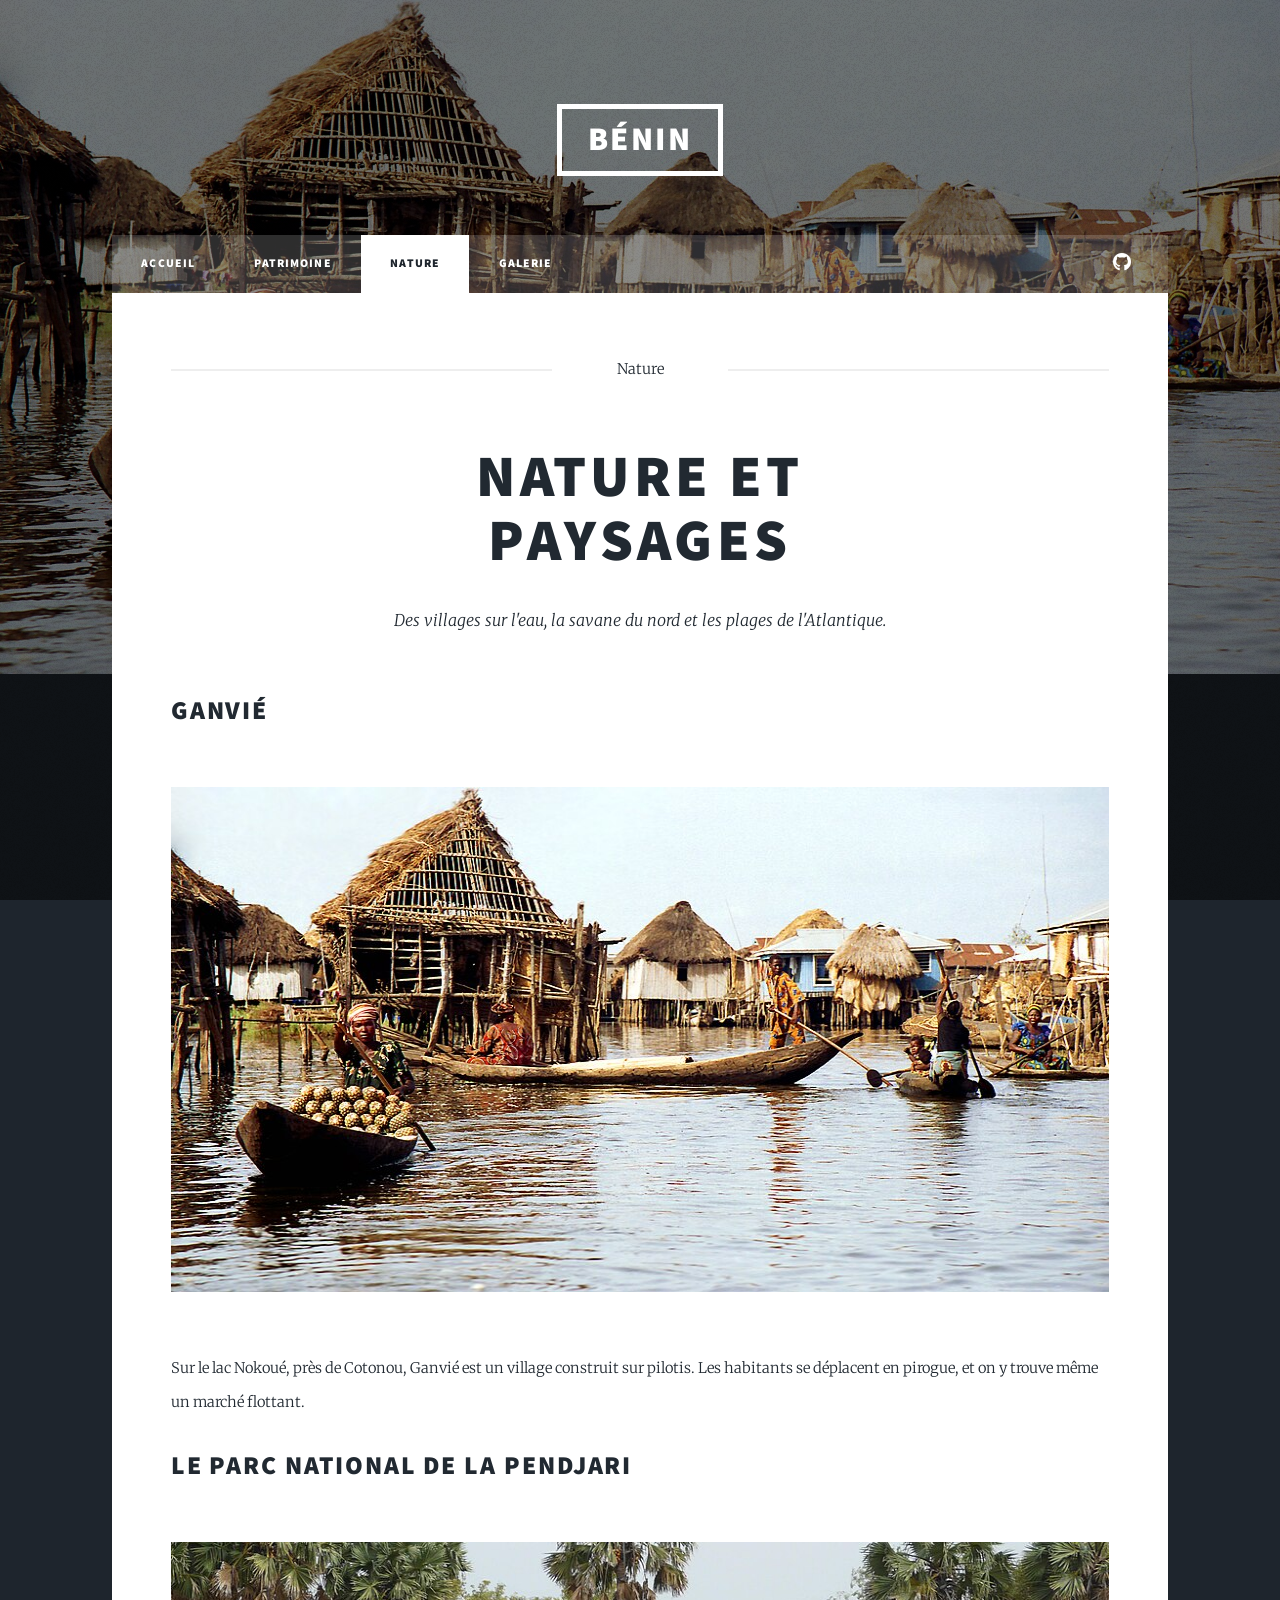
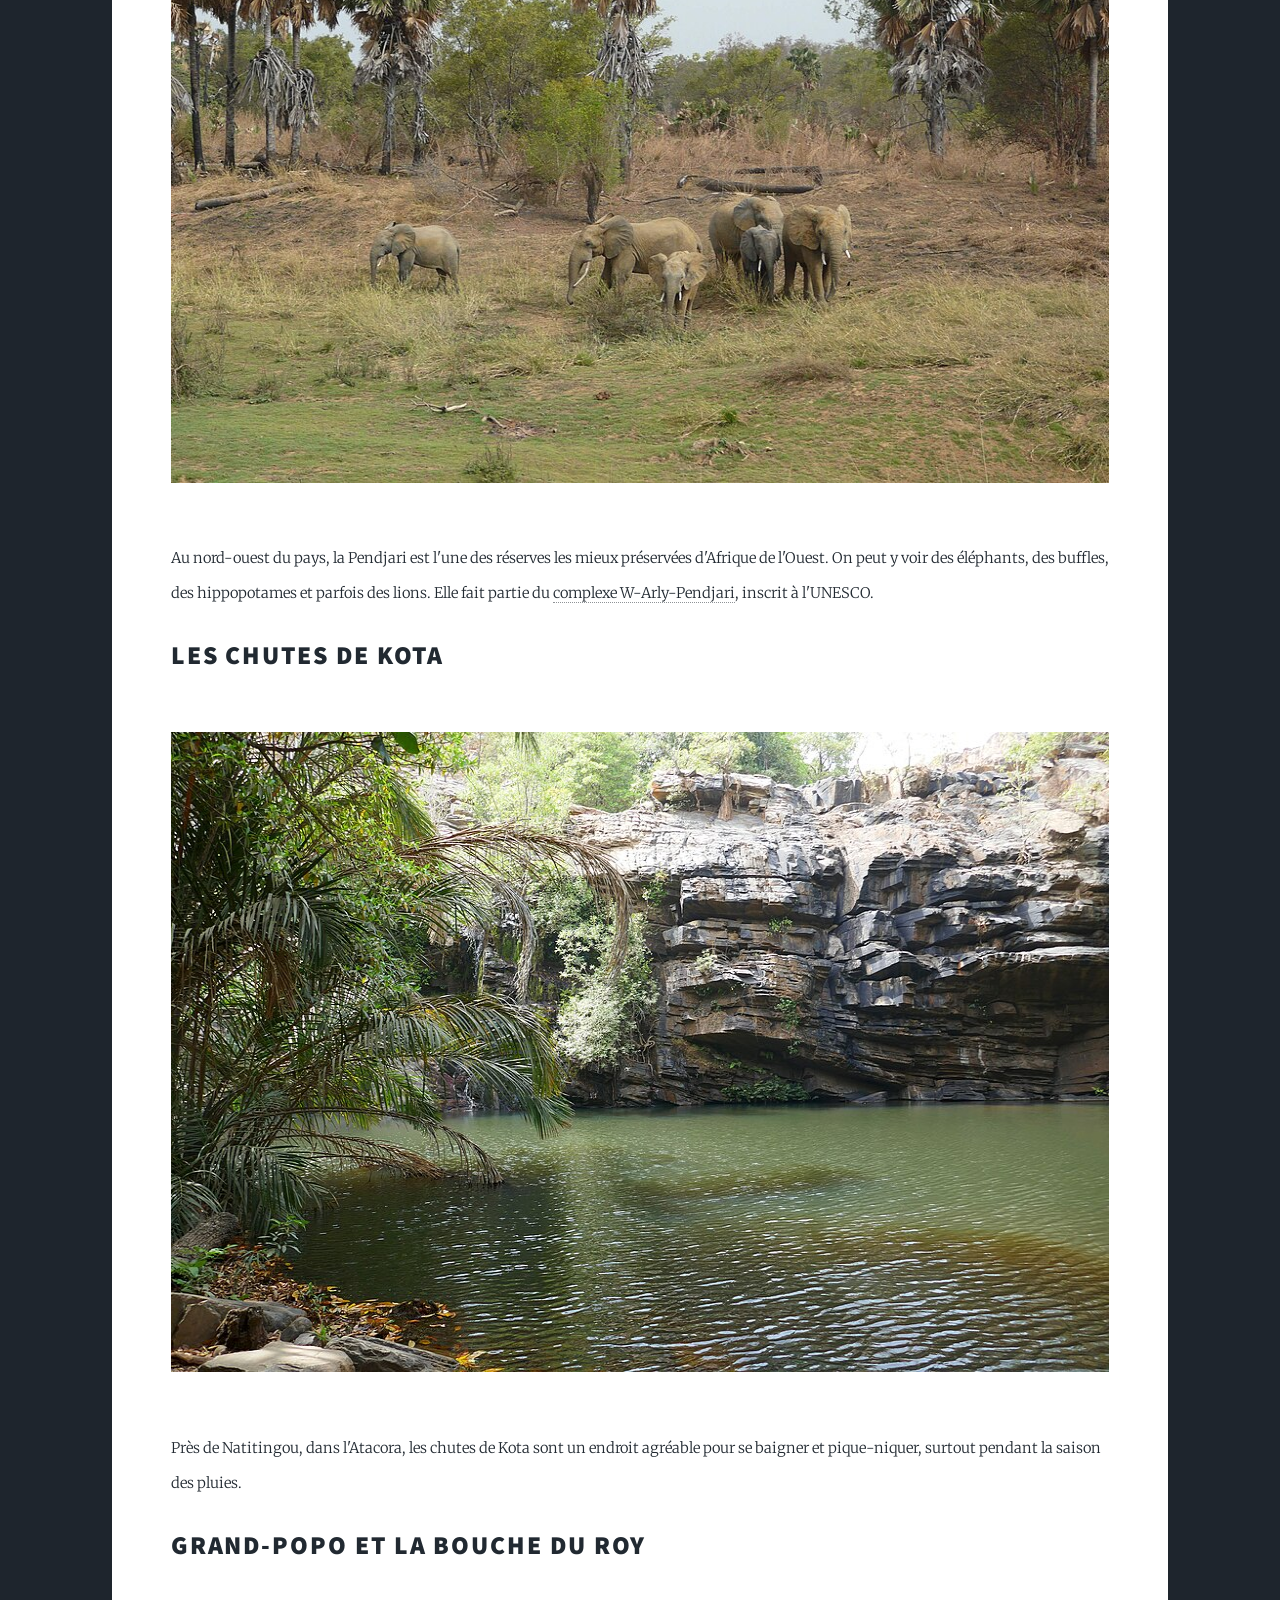
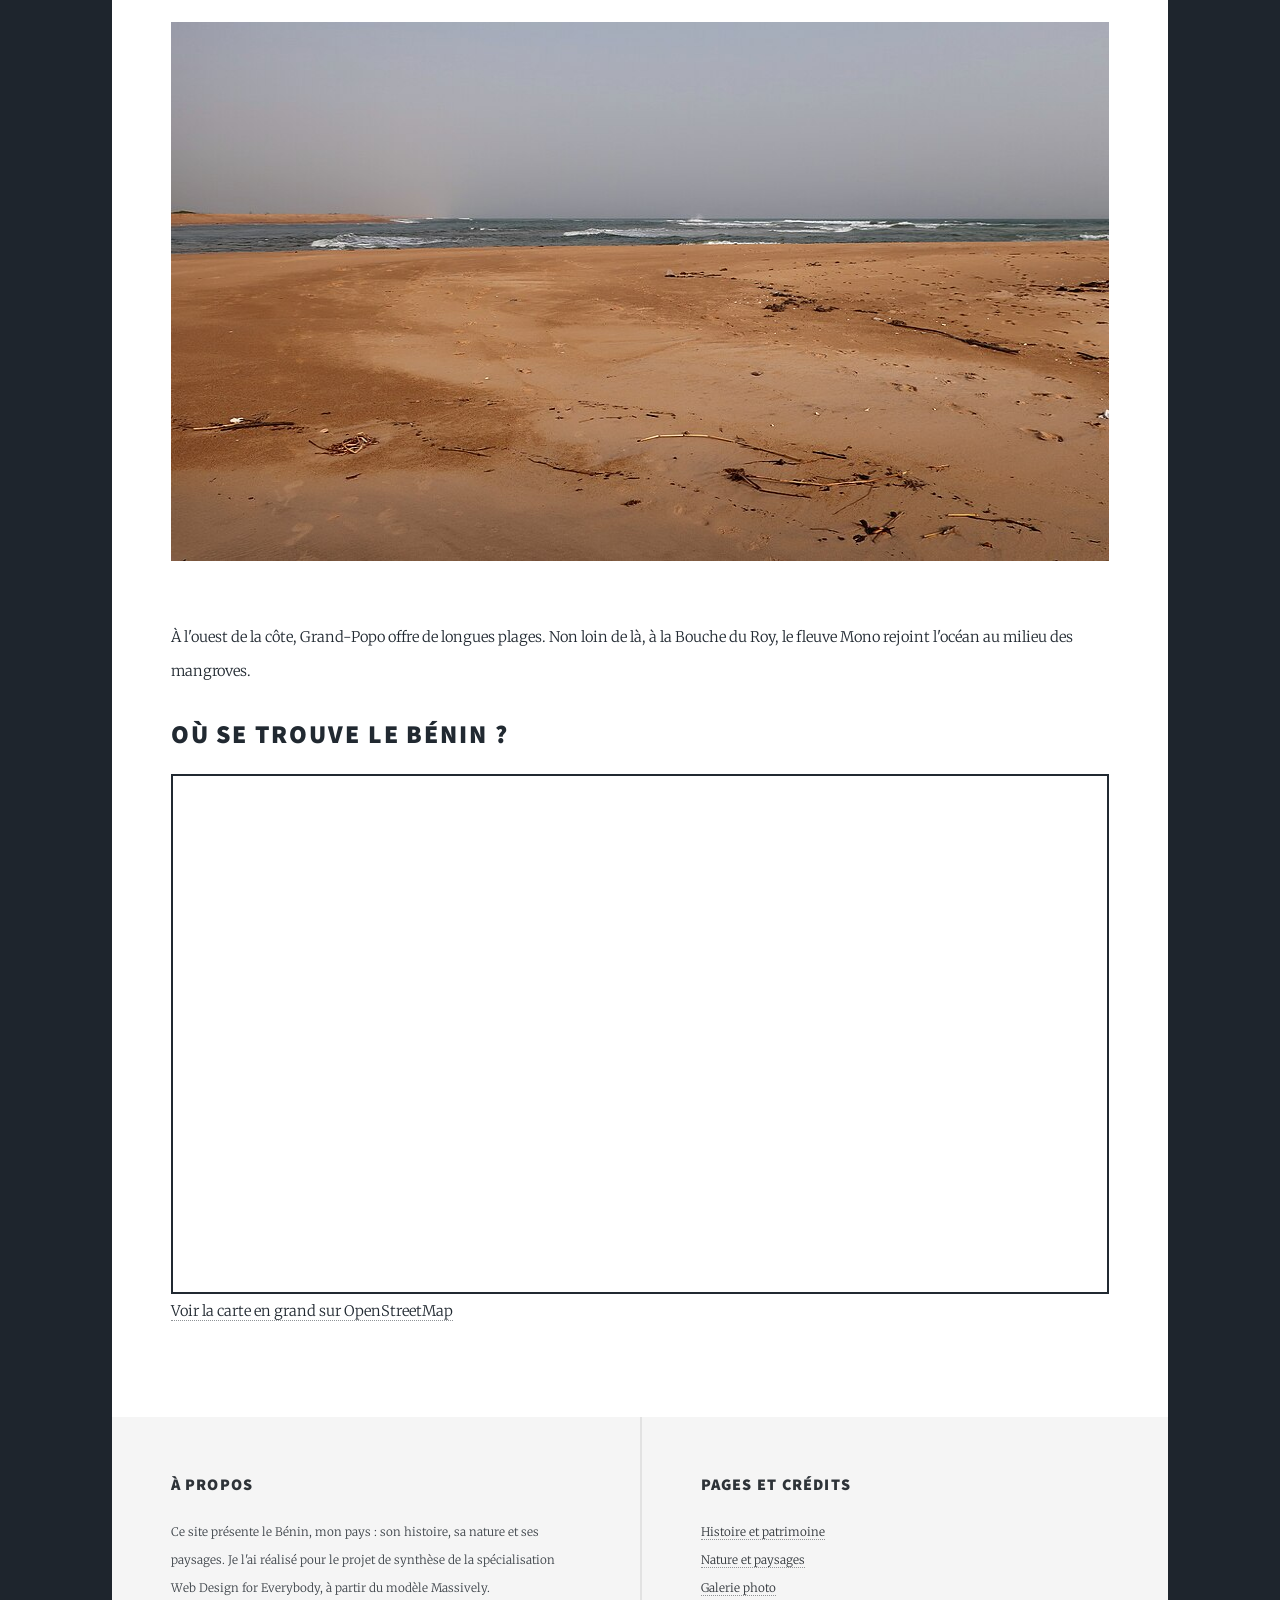
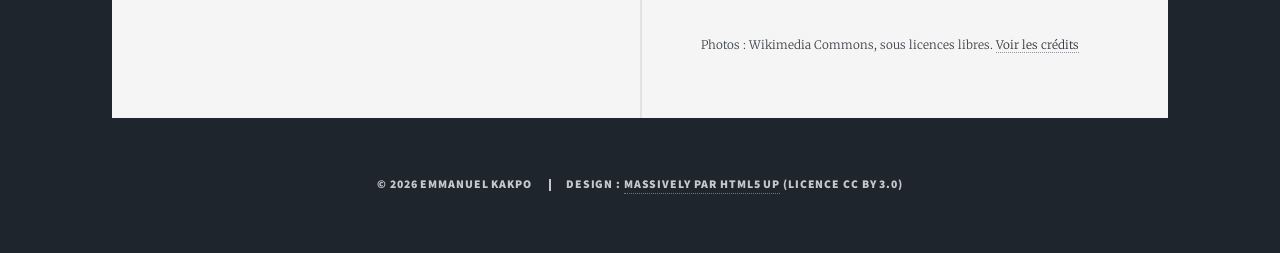
==== commit 72e386c7: "Carte : marqueur au centre du Bénin" ====
--- a/nature.html
+++ b/nature.html
@@ -69,7 +69,7 @@
         <h2 id="carte">Où se trouve le Bénin ?</h2>
         <div class="carte">
           <iframe title="Carte du Bénin sur OpenStreetMap" loading="lazy"
-            src="https://www.openstreetmap.org/export/embed.html?bbox=0.6%2C6.0%2C4.0%2C12.5&amp;layer=mapnik"></iframe>
+            src="https://www.openstreetmap.org/export/embed.html?bbox=0.6%2C6.0%2C4.0%2C12.5&amp;layer=mapnik&amp;marker=9.3%2C2.3"></iframe>
         </div>
         <p><a href="https://www.openstreetmap.org/relation/192784">Voir la carte en grand sur OpenStreetMap</a></p>
       </section>
--- a/assets/css/main.css
+++ b/assets/css/main.css
@@ -2914,7 +2914,6 @@
 		header > .date {
 			display: block;
 			font-size: 0.8rem;
-			height: 1;
 			margin: 0 0 1rem 0;
 			position: relative;
 		}
--- a/assets/css/benin.css
+++ b/assets/css/benin.css
@@ -16,6 +16,10 @@
 
 #wrapper > .bg {
   background-image: url("../../images/overlay.png"), linear-gradient(0deg, rgba(0, 0, 0, 0.55), rgba(0, 0, 0, 0.55)), url("../../images/bg.jpg");
+}
+
+p {
+  text-align: inherit;
 }
 
 #footer {
